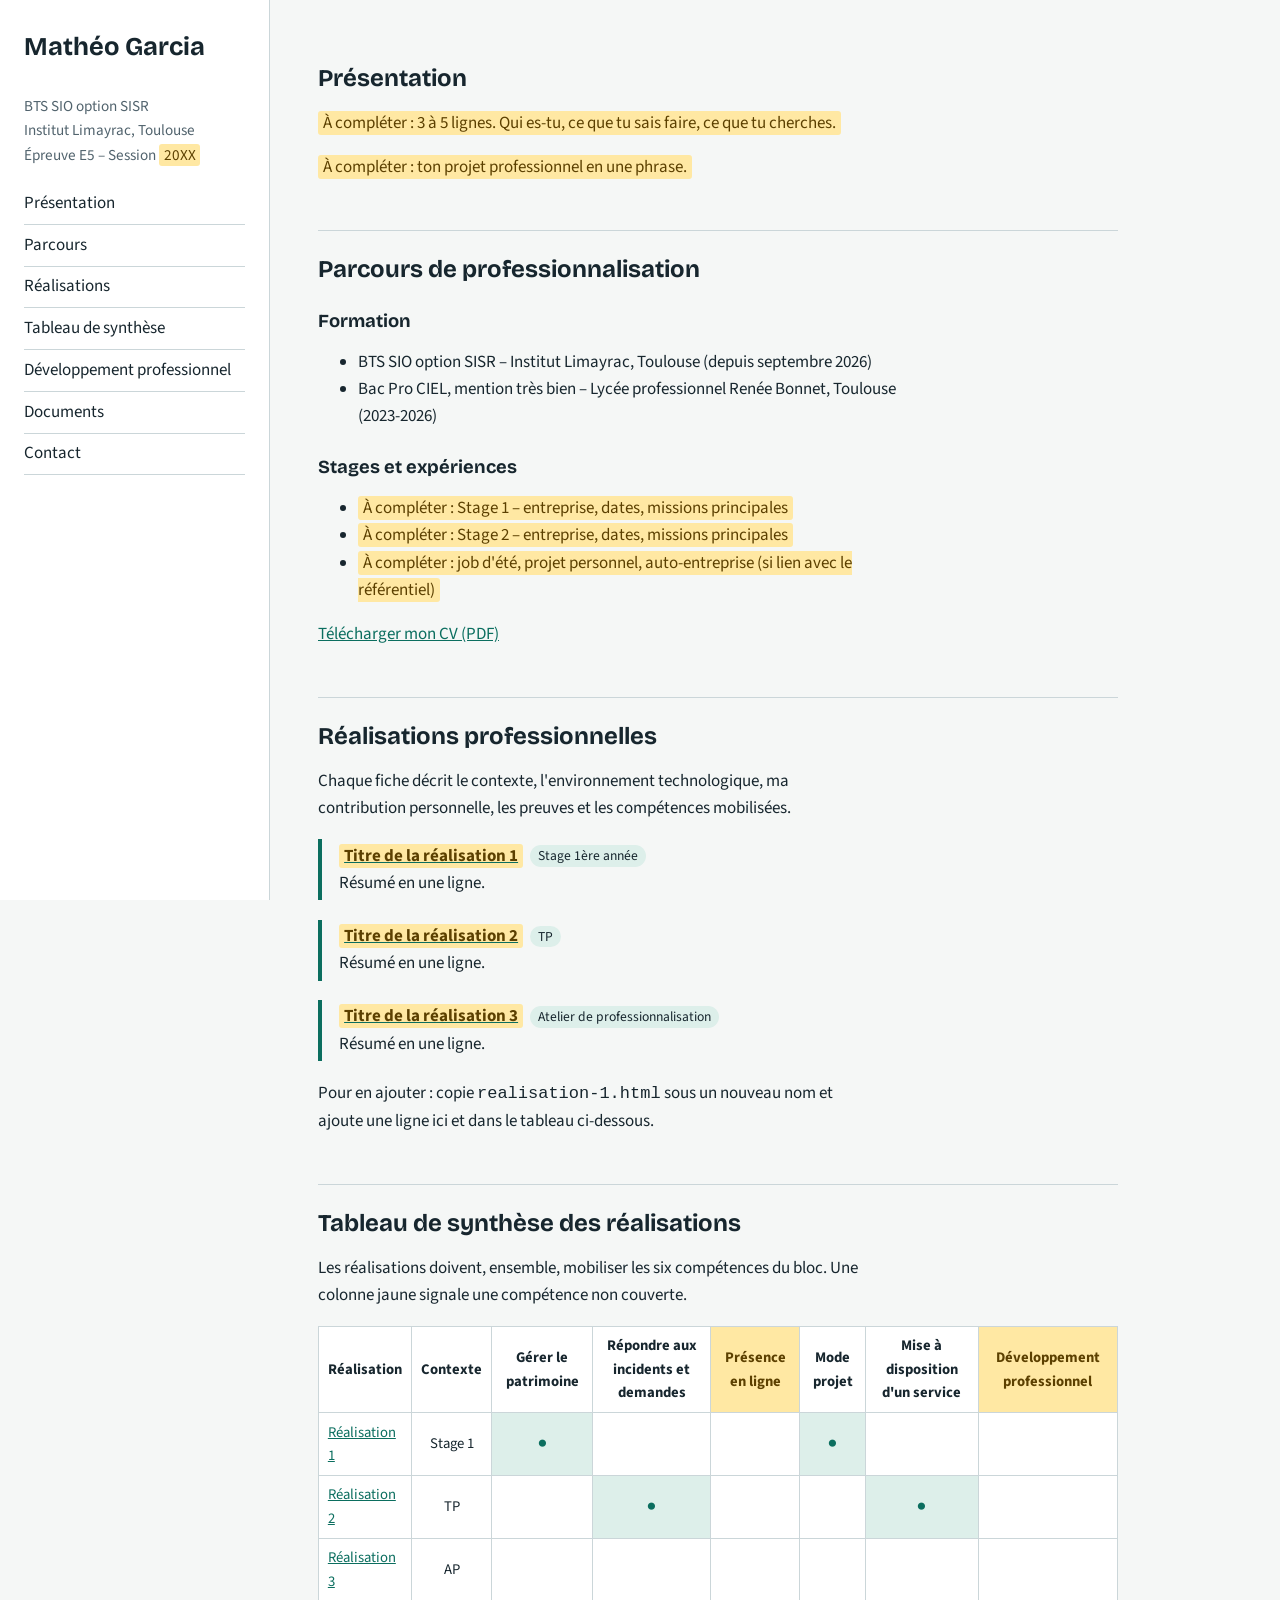
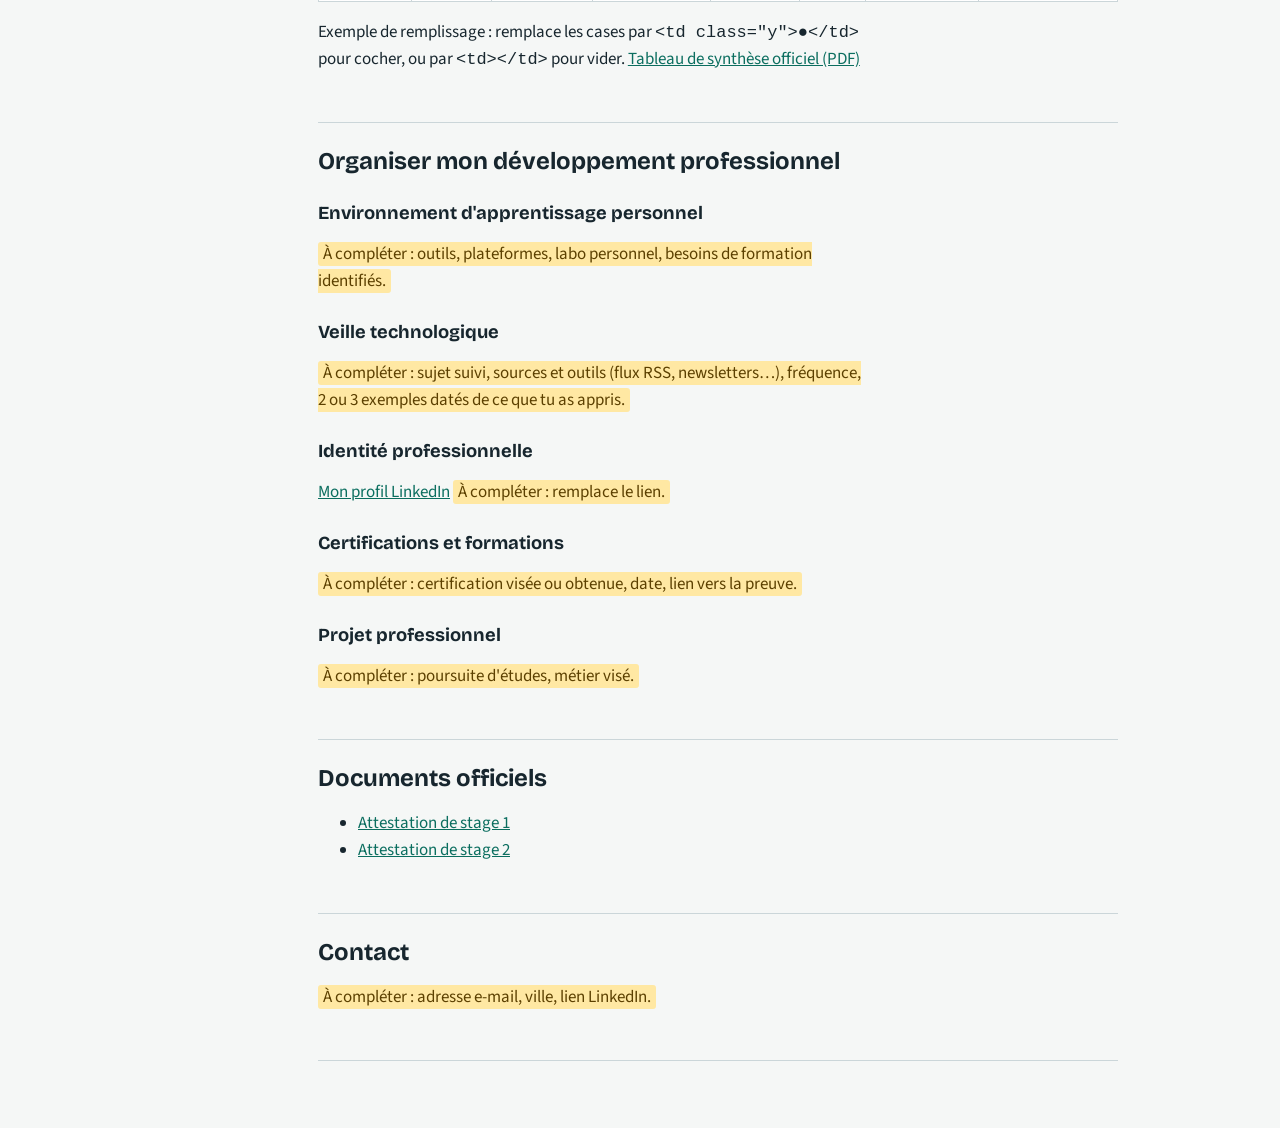
==== index.html @ dca15eb8 "First portfolio template" ====
<!DOCTYPE html>
<html lang="fr">
<head>
<meta charset="utf-8">
<meta name="viewport" content="width=device-width, initial-scale=1">
<title>Portfolio BTS SIO SISR – Mathéo Garcia</title>
<link rel="preconnect" href="https://fonts.googleapis.com">
<link href="https://fonts.googleapis.com/css2?family=Bricolage+Grotesque:wght@600;700&family=Source+Sans+3:wght@400;600&display=swap" rel="stylesheet">
<link rel="stylesheet" href="style.css">
</head>
<body>
<a class="skip" href="#contenu">Aller au contenu</a>
<aside>
  <h1>Mathéo Garcia</h1>
  <p>BTS SIO option SISR<br>Institut Limayrac, Toulouse<br>Épreuve E5 – Session <span class="todo">20XX</span></p>
  <nav aria-label="Sections"><ul>
    <li><a href="#presentation">Présentation</a></li>
    <li><a href="#parcours">Parcours</a></li>
    <li><a href="#realisations">Réalisations</a></li>
    <li><a href="#synthese">Tableau de synthèse</a></li>
    <li><a href="#developpement">Développement professionnel</a></li>
    <li><a href="#documents">Documents</a></li>
    <li><a href="#contact">Contact</a></li>
  </ul></nav>
</aside>
<main id="contenu">

<section id="presentation">
  <h2>Présentation</h2>
  <p><span class="todo">À compléter : 3 à 5 lignes. Qui es-tu, ce que tu sais faire, ce que tu cherches.</span></p>
  <p><span class="todo">À compléter : ton projet professionnel en une phrase.</span></p>
</section>

<section id="parcours">
  <h2>Parcours de professionnalisation</h2>
  <h3>Formation</h3>
  <ul>
    <li>BTS SIO option SISR – Institut Limayrac, Toulouse (depuis septembre 2026)</li>
    <li>Bac Pro CIEL, mention très bien – Lycée professionnel Renée Bonnet, Toulouse (2023-2026)</li>
  </ul>
  <h3>Stages et expériences</h3>
  <ul>
    <li><span class="todo">À compléter : Stage 1 – entreprise, dates, missions principales</span></li>
    <li><span class="todo">À compléter : Stage 2 – entreprise, dates, missions principales</span></li>
    <li><span class="todo">À compléter : job d'été, projet personnel, auto-entreprise (si lien avec le référentiel)</span></li>
  </ul>
  <p><a href="docs/cv.pdf">Télécharger mon CV (PDF)</a></p>
</section>

<section id="realisations">
  <h2>Réalisations professionnelles</h2>
  <p>Chaque fiche décrit le contexte, l'environnement technologique, ma contribution personnelle, les preuves et les compétences mobilisées.</p>
  <ul class="reals">
    <li><a href="realisation-1.html"><strong><span class="todo">Titre de la réalisation 1</span></strong></a><span class="tag">Stage 1ère année</span><br>Résumé en une ligne.</li>
    <li><a href="realisation-2.html"><strong><span class="todo">Titre de la réalisation 2</span></strong></a><span class="tag">TP</span><br>Résumé en une ligne.</li>
    <li><a href="realisation-3.html"><strong><span class="todo">Titre de la réalisation 3</span></strong></a><span class="tag">Atelier de professionnalisation</span><br>Résumé en une ligne.</li>
  </ul>
  <p>Pour en ajouter : copie <code>realisation-1.html</code> sous un nouveau nom et ajoute une ligne ici et dans le tableau ci-dessous.</p>
</section>

<section id="synthese">
  <h2>Tableau de synthèse des réalisations</h2>
  <p>Les réalisations doivent, ensemble, mobiliser les six compétences du bloc. Une colonne jaune signale une compétence non couverte.</p>
  <div class="tw"><table id="matrice">
    <thead><tr><th>Réalisation</th><th>Contexte</th><th>Gérer le patrimoine</th><th>Répondre aux incidents et demandes</th><th>Présence en ligne</th><th>Mode projet</th><th>Mise à disposition d'un service</th><th>Développement professionnel</th></tr></thead>
    <tbody>
      <tr><td><a href="realisation-1.html">Réalisation 1</a></td><td>Stage 1</td><td class="y">●</td><td></td><td></td><td class="y">●</td><td></td><td></td></tr>
      <tr><td><a href="realisation-2.html">Réalisation 2</a></td><td>TP</td><td></td><td class="y">●</td><td></td><td></td><td class="y">●</td><td></td></tr>
      <tr><td><a href="realisation-3.html">Réalisation 3</a></td><td>AP</td><td></td><td></td><td></td><td></td><td></td><td></td></tr>
    </tbody>
  </table></div>
  <p>Exemple de remplissage : remplace les cases par <code>&lt;td class="y"&gt;●&lt;/td&gt;</code> pour cocher, ou par <code>&lt;td&gt;&lt;/td&gt;</code> pour vider. <a href="docs/tableau-synthese.pdf">Tableau de synthèse officiel (PDF)</a></p>
</section>

<section id="developpement">
  <h2>Organiser mon développement professionnel</h2>
  <h3>Environnement d'apprentissage personnel</h3>
  <p><span class="todo">À compléter : outils, plateformes, labo personnel, besoins de formation identifiés.</span></p>
  <h3>Veille technologique</h3>
  <p><span class="todo">À compléter : sujet suivi, sources et outils (flux RSS, newsletters…), fréquence, 2 ou 3 exemples datés de ce que tu as appris.</span></p>
  <h3>Identité professionnelle</h3>
  <p><a href="https://www.linkedin.com/in/TON-PROFIL">Mon profil LinkedIn</a> <span class="todo">À compléter : remplace le lien.</span></p>
  <h3>Certifications et formations</h3>
  <p><span class="todo">À compléter : certification visée ou obtenue, date, lien vers la preuve.</span></p>
  <h3>Projet professionnel</h3>
  <p><span class="todo">À compléter : poursuite d'études, métier visé.</span></p>
</section>

<section id="documents">
  <h2>Documents officiels</h2>
  <ul>
    <li><a href="docs/attestation-stage-1.pdf">Attestation de stage 1</a></li>
    <li><a href="docs/attestation-stage-2.pdf">Attestation de stage 2</a></li>
  </ul>
</section>

<section id="contact">
  <h2>Contact</h2>
  <p><span class="todo">À compléter : adresse e-mail, ville, lien LinkedIn.</span></p>
</section>

</main>
<script>
(function(){
  var t=document.getElementById("matrice"),h=t.querySelectorAll("thead th"),r=t.querySelectorAll("tbody tr");
  for(var c=2;c<h.length;c++){
    var ok=false;
    r.forEach(function(row){if(row.cells[c]&&row.cells[c].classList.contains("y"))ok=true});
    if(!ok)h[c].classList.add("gap");
  }
})();
</script>
</body>
</html>
---- style.css ----
:root{--paper:#F5F7F6;--ink:#17262E;--muted:#51636D;--line:#CBD6D9;--accent:#0B6E5F;--soft:#DDEFEA;--todo:#FFE8A3;--todo-ink:#5C4000}
*{box-sizing:border-box}
html{scroll-behavior:smooth}
@media (prefers-reduced-motion:reduce){html{scroll-behavior:auto}}
body{margin:0;background:var(--paper);color:var(--ink);font:17px/1.6 "Source Sans 3",system-ui,sans-serif;display:grid;grid-template-columns:270px minmax(0,1fr)}
h1,h2,h3{font-family:"Bricolage Grotesque","Source Sans 3",system-ui,sans-serif;line-height:1.2;margin:0 0 .6em}
h1{font-size:1.6rem}h2{font-size:1.5rem}h3{font-size:1.15rem;margin-top:1.4em}
a{color:var(--accent)}
:focus-visible{outline:3px solid var(--accent);outline-offset:2px}
.skip{position:absolute;left:-999px}.skip:focus{left:8px;top:8px;background:#fff;padding:.4em .8em;z-index:9}
aside{position:sticky;top:0;height:100vh;padding:2rem 1.5rem;border-right:1px solid var(--line);background:#fff;display:flex;flex-direction:column;gap:1rem;overflow:auto}
aside p{margin:0;color:var(--muted);font-size:.95rem}
nav ul{list-style:none;margin:0;padding:0}
nav a{display:block;padding:.4em 0;color:var(--ink);text-decoration:none;border-bottom:1px solid var(--line)}
nav a:hover{color:var(--accent)}
main{padding:2.5rem 3rem 4rem;max-width:56rem}
section{padding:1.5rem 0 2rem;border-bottom:1px solid var(--line)}
p,li{max-width:68ch}
.todo{background:var(--todo);color:var(--todo-ink);padding:0 .3em;border-radius:3px}
.reals{list-style:none;padding:0}
.reals li{border-left:4px solid var(--accent);padding:.2em 0 .2em 1em;margin:0 0 1.2rem}
.tag{font-size:.85rem;background:var(--soft);padding:.1em .6em;border-radius:99px;margin-left:.5em}
.tw{overflow-x:auto}
table{border-collapse:collapse;width:100%;min-width:640px;background:#fff}
th,td{border:1px solid var(--line);padding:.5em .6em;text-align:center;font-size:.92rem}
th:first-child,td:first-child{text-align:left}
td.y{background:var(--soft);color:var(--accent);font-weight:700}
th.gap{background:var(--todo);color:var(--todo-ink)}
.comp{list-style:none;padding:0}
.comp li{padding:.3em .6em .3em 2em;position:relative;color:var(--muted)}
.comp li::before{content:"○";position:absolute;left:.6em}
.comp li.on{color:var(--ink);font-weight:600;background:var(--soft)}
.comp li.on::before{content:"●";color:var(--accent)}
figure{margin:1rem 0;border:1px dashed var(--line);padding:.8rem;background:#fff}
figcaption{font-size:.9rem;color:var(--muted)}
img{max-width:100%;height:auto}
@media (max-width:860px){body{display:block}aside{position:static;height:auto;border-right:0;border-bottom:1px solid var(--line)}main{padding:1.5rem 1.2rem 3rem}}
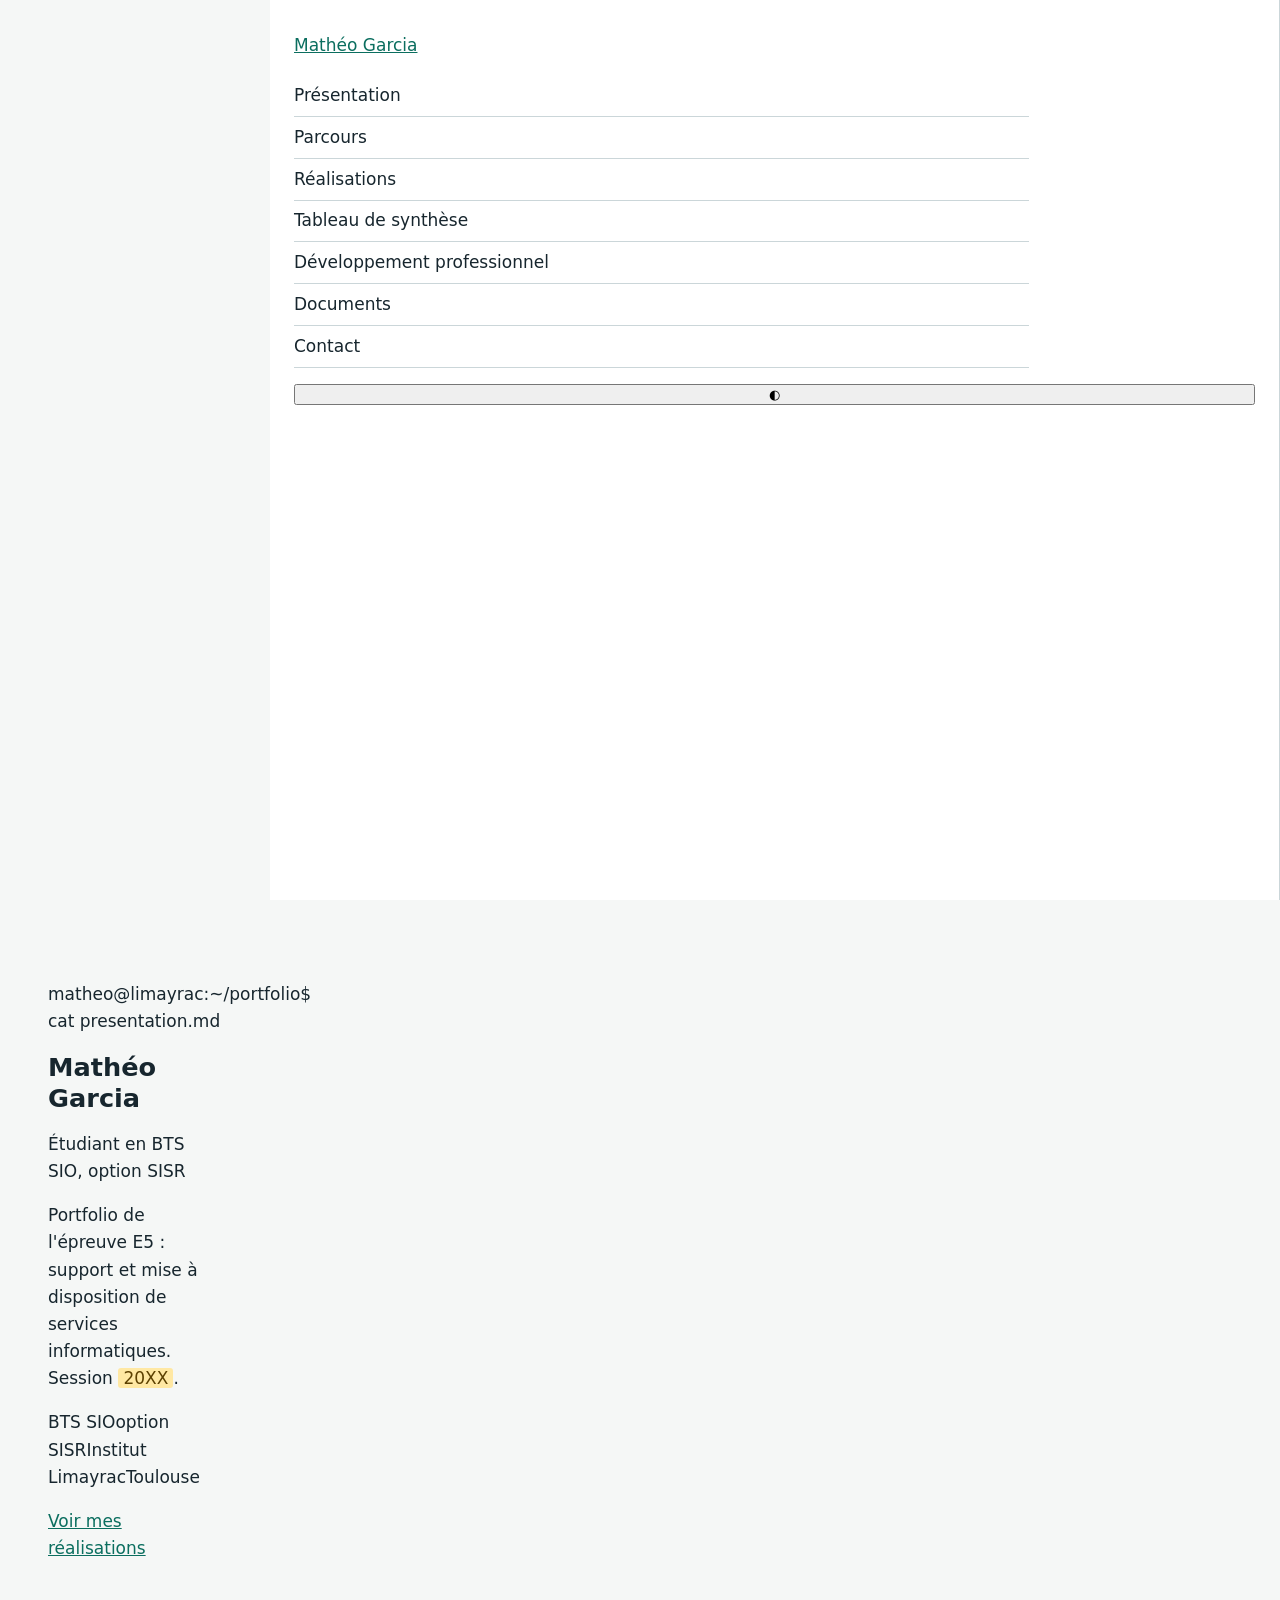
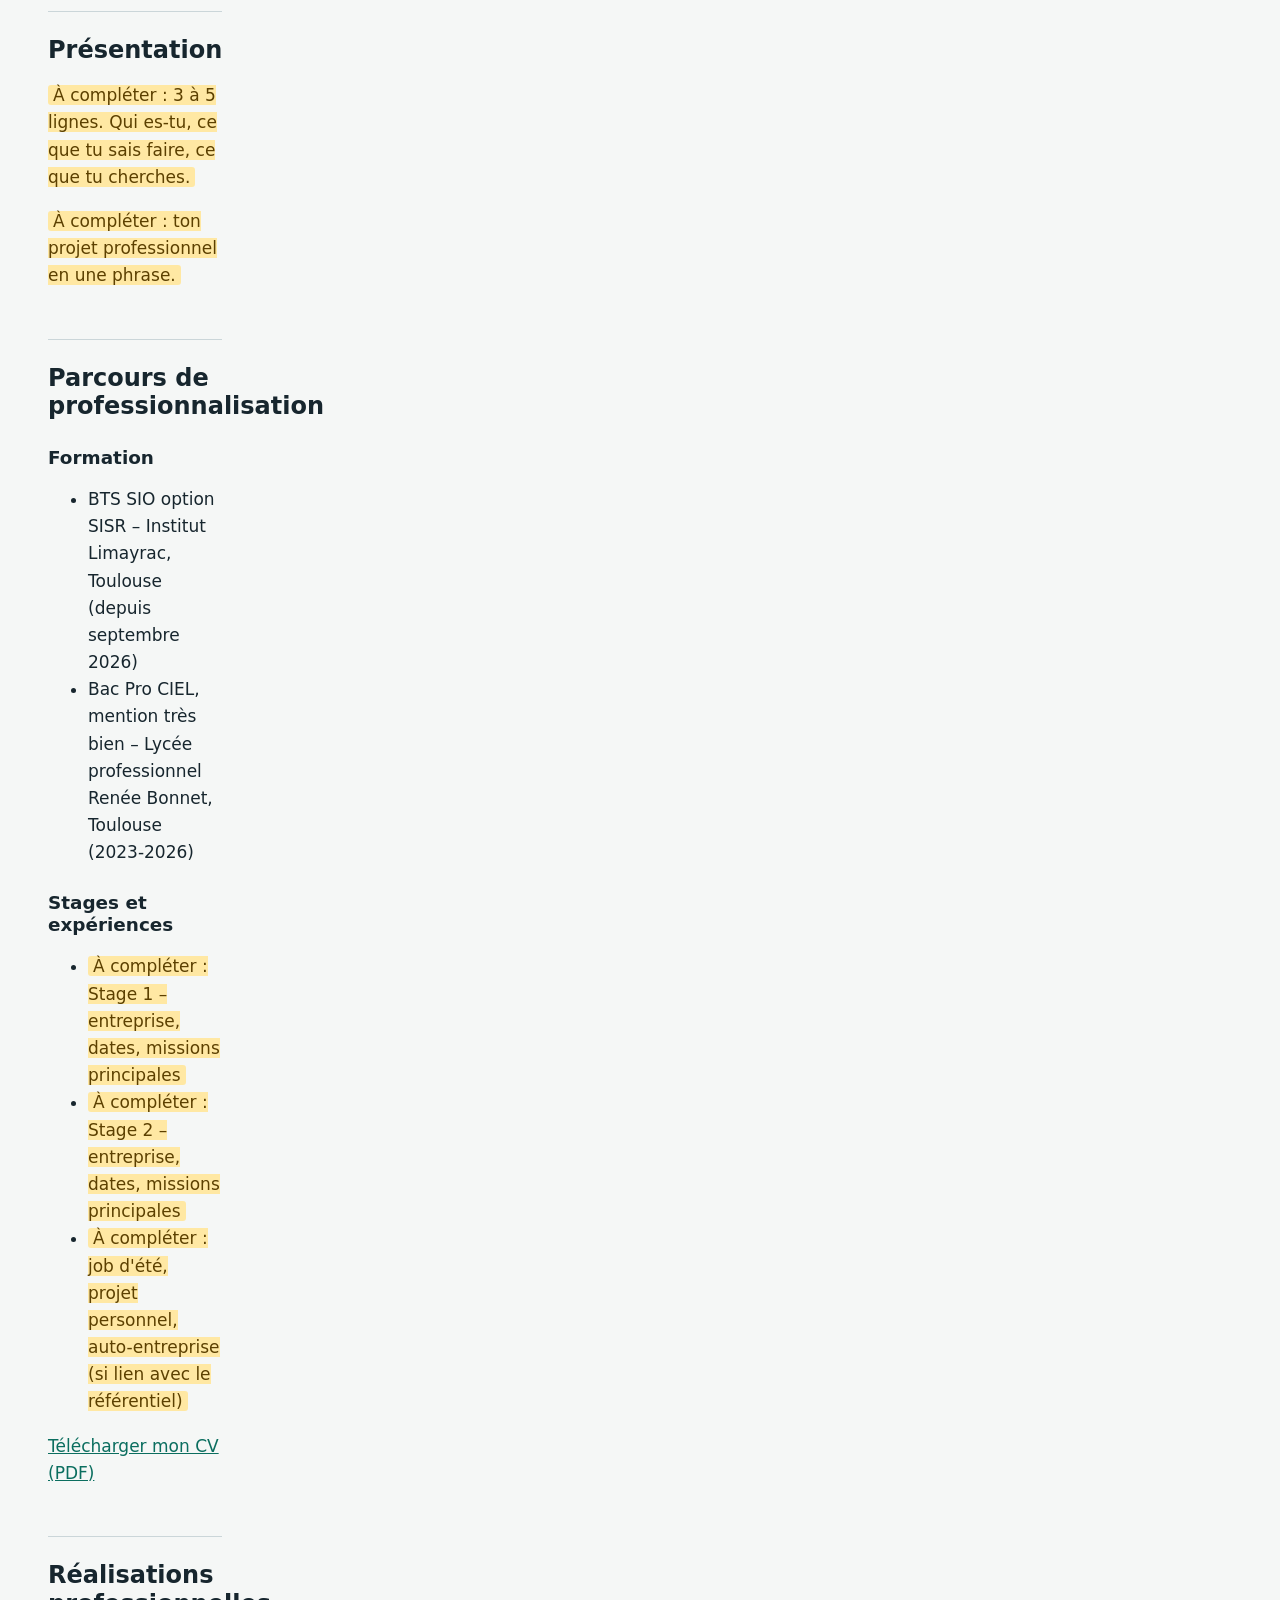
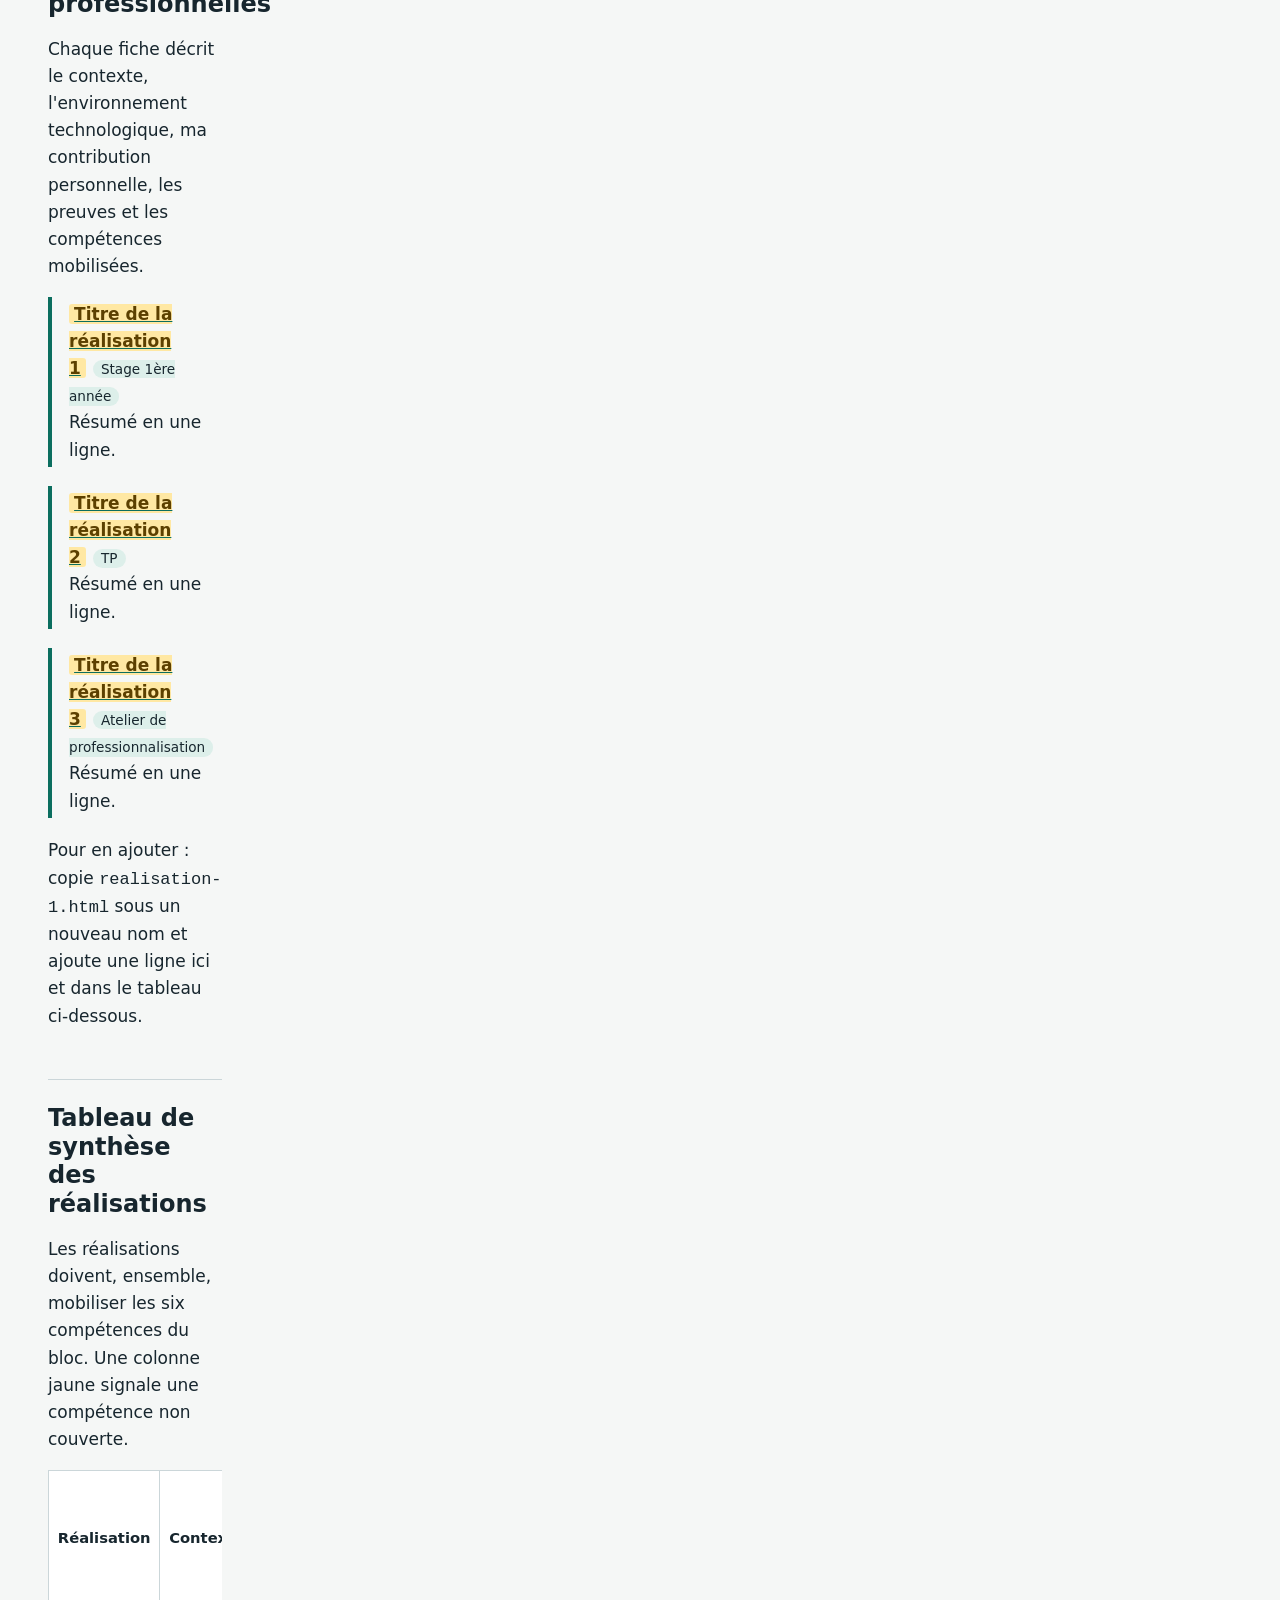
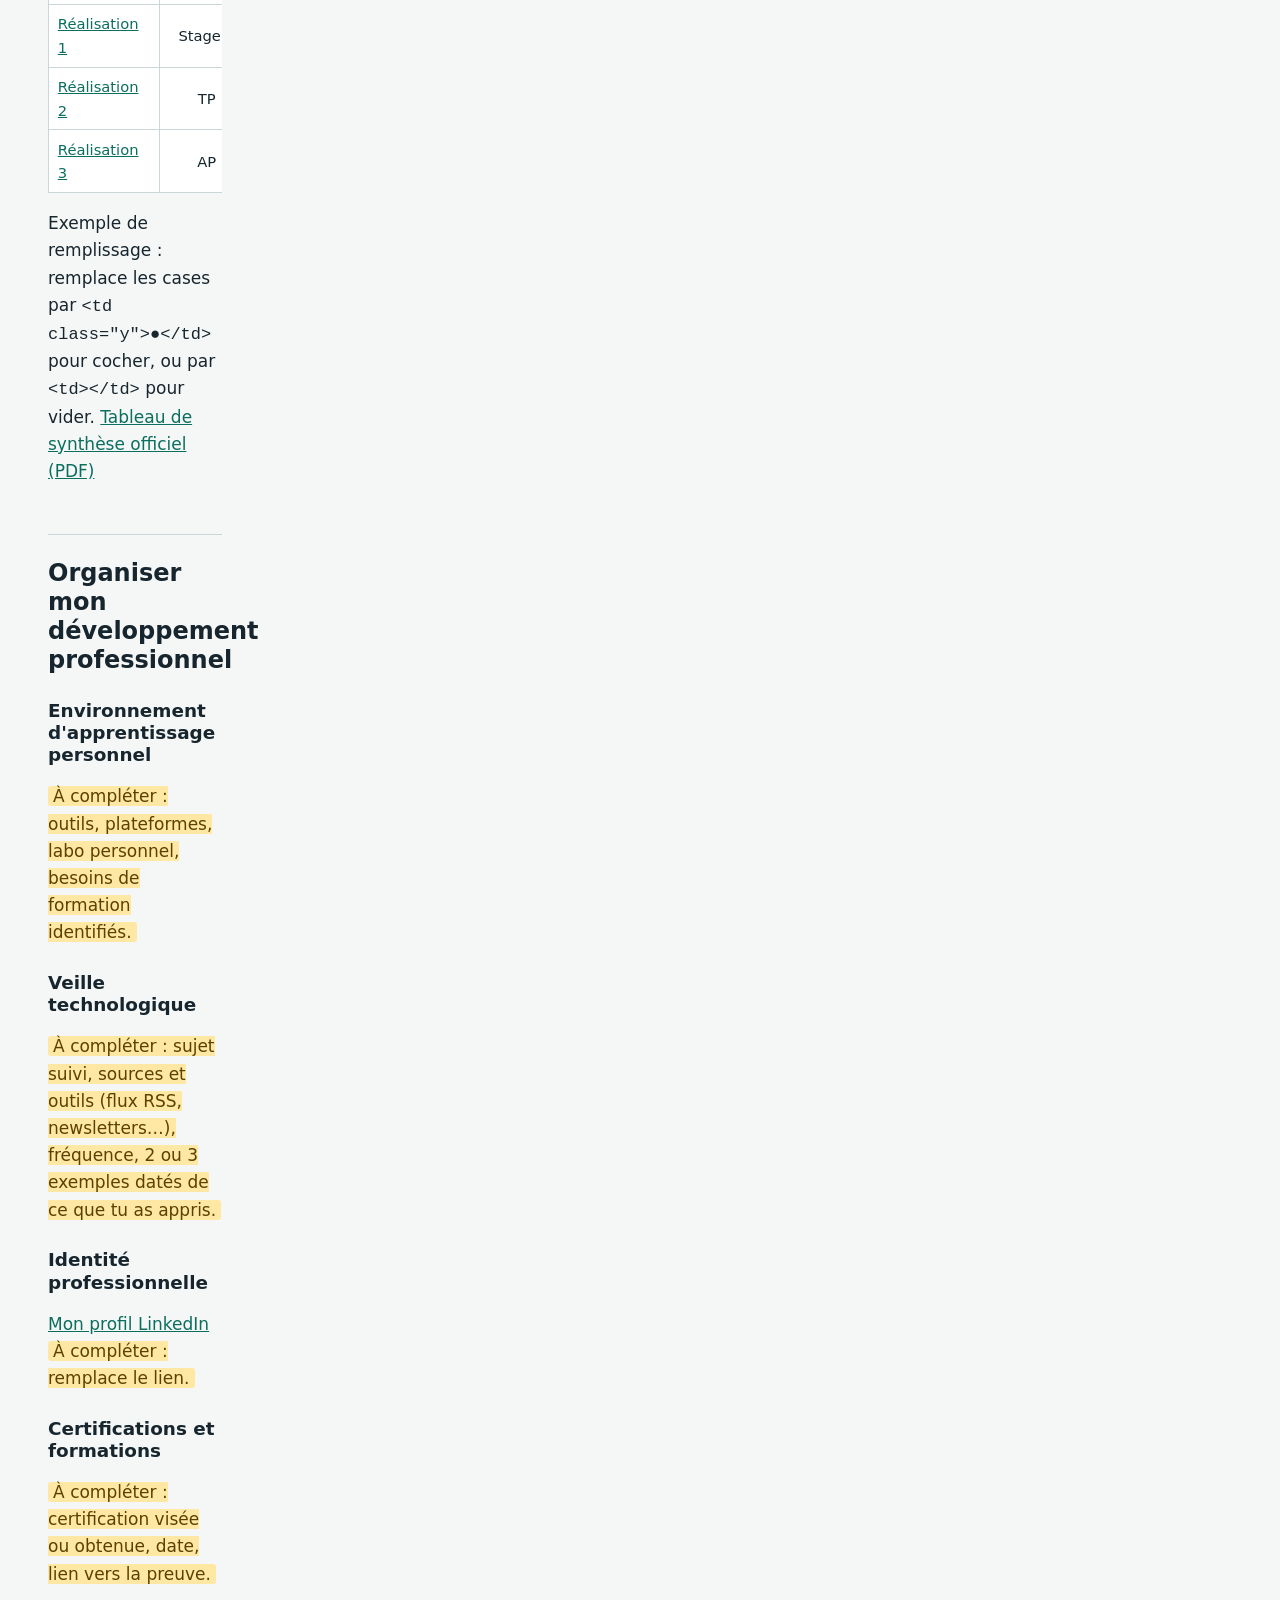
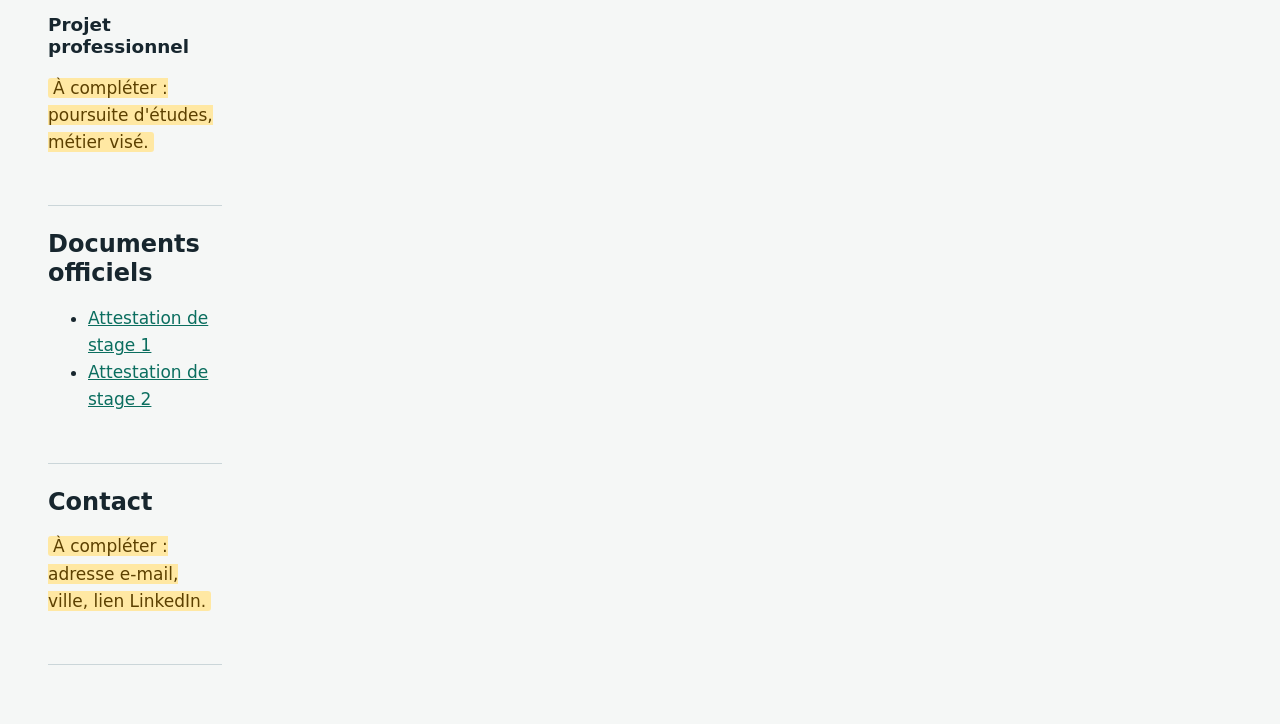
==== commit 12228914: "Add files via upload" ====
--- a/index.html
+++ b/index.html
@@ -4,15 +4,13 @@
 <meta charset="utf-8">
 <meta name="viewport" content="width=device-width, initial-scale=1">
 <title>Portfolio BTS SIO SISR – Mathéo Garcia</title>
-<link rel="preconnect" href="https://fonts.googleapis.com">
-<link href="https://fonts.googleapis.com/css2?family=Bricolage+Grotesque:wght@600;700&family=Source+Sans+3:wght@400;600&display=swap" rel="stylesheet">
 <link rel="stylesheet" href="style.css">
 </head>
-<body>
+<body class="home">
+<div id="bar"></div>
 <a class="skip" href="#contenu">Aller au contenu</a>
 <aside>
-  <h1>Mathéo Garcia</h1>
-  <p>BTS SIO option SISR<br>Institut Limayrac, Toulouse<br>Épreuve E5 – Session <span class="todo">20XX</span></p>
+  <a class="brand" href="#accueil">Mathéo Garcia</a>
   <nav aria-label="Sections"><ul>
     <li><a href="#presentation">Présentation</a></li>
     <li><a href="#parcours">Parcours</a></li>
@@ -22,8 +20,18 @@
     <li><a href="#documents">Documents</a></li>
     <li><a href="#contact">Contact</a></li>
   </ul></nav>
+  <button id="theme" type="button" aria-label="Changer de thème">◐</button>
 </aside>
 <main id="contenu">
+
+<section id="accueil" class="hero">
+  <p class="term"><span>matheo@limayrac</span>:<span>~/portfolio</span>$ cat presentation.md</p>
+  <h1>Mathéo Garcia</h1>
+  <p class="lead">Étudiant en BTS SIO, option SISR</p>
+  <p>Portfolio de l'épreuve E5 : support et mise à disposition de services informatiques. Session <span class="todo">20XX</span>.</p>
+  <p><span class="badge">BTS SIO</span><span class="badge">option SISR</span><span class="badge">Institut Limayrac</span><span class="badge">Toulouse</span></p>
+  <p><a class="btn" href="#realisations">Voir mes réalisations</a></p>
+</section>
 
 <section id="presentation">
   <h2>Présentation</h2>
@@ -100,6 +108,7 @@
 </section>
 
 </main>
+<script src="app.js"></script>
 <script>
 (function(){
   var t=document.getElementById("matrice"),h=t.querySelectorAll("thead th"),r=t.querySelectorAll("tbody tr");
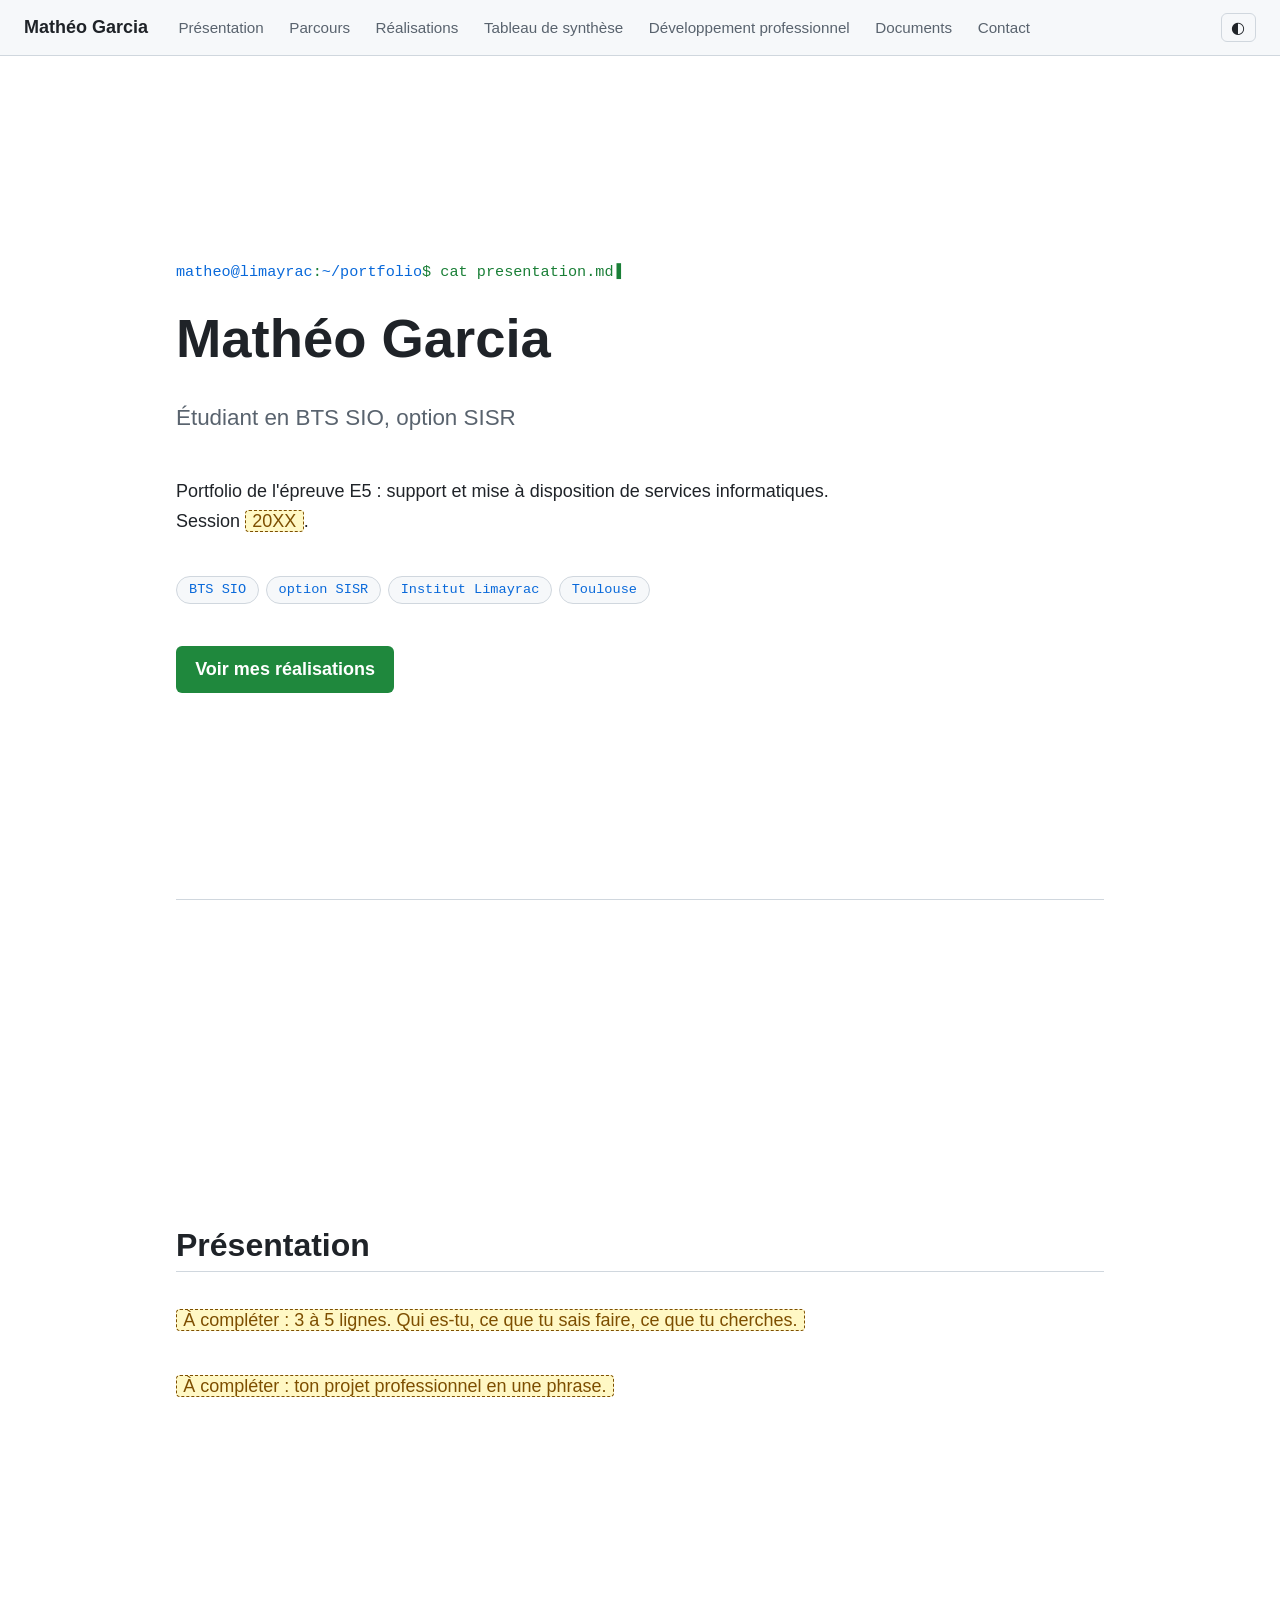
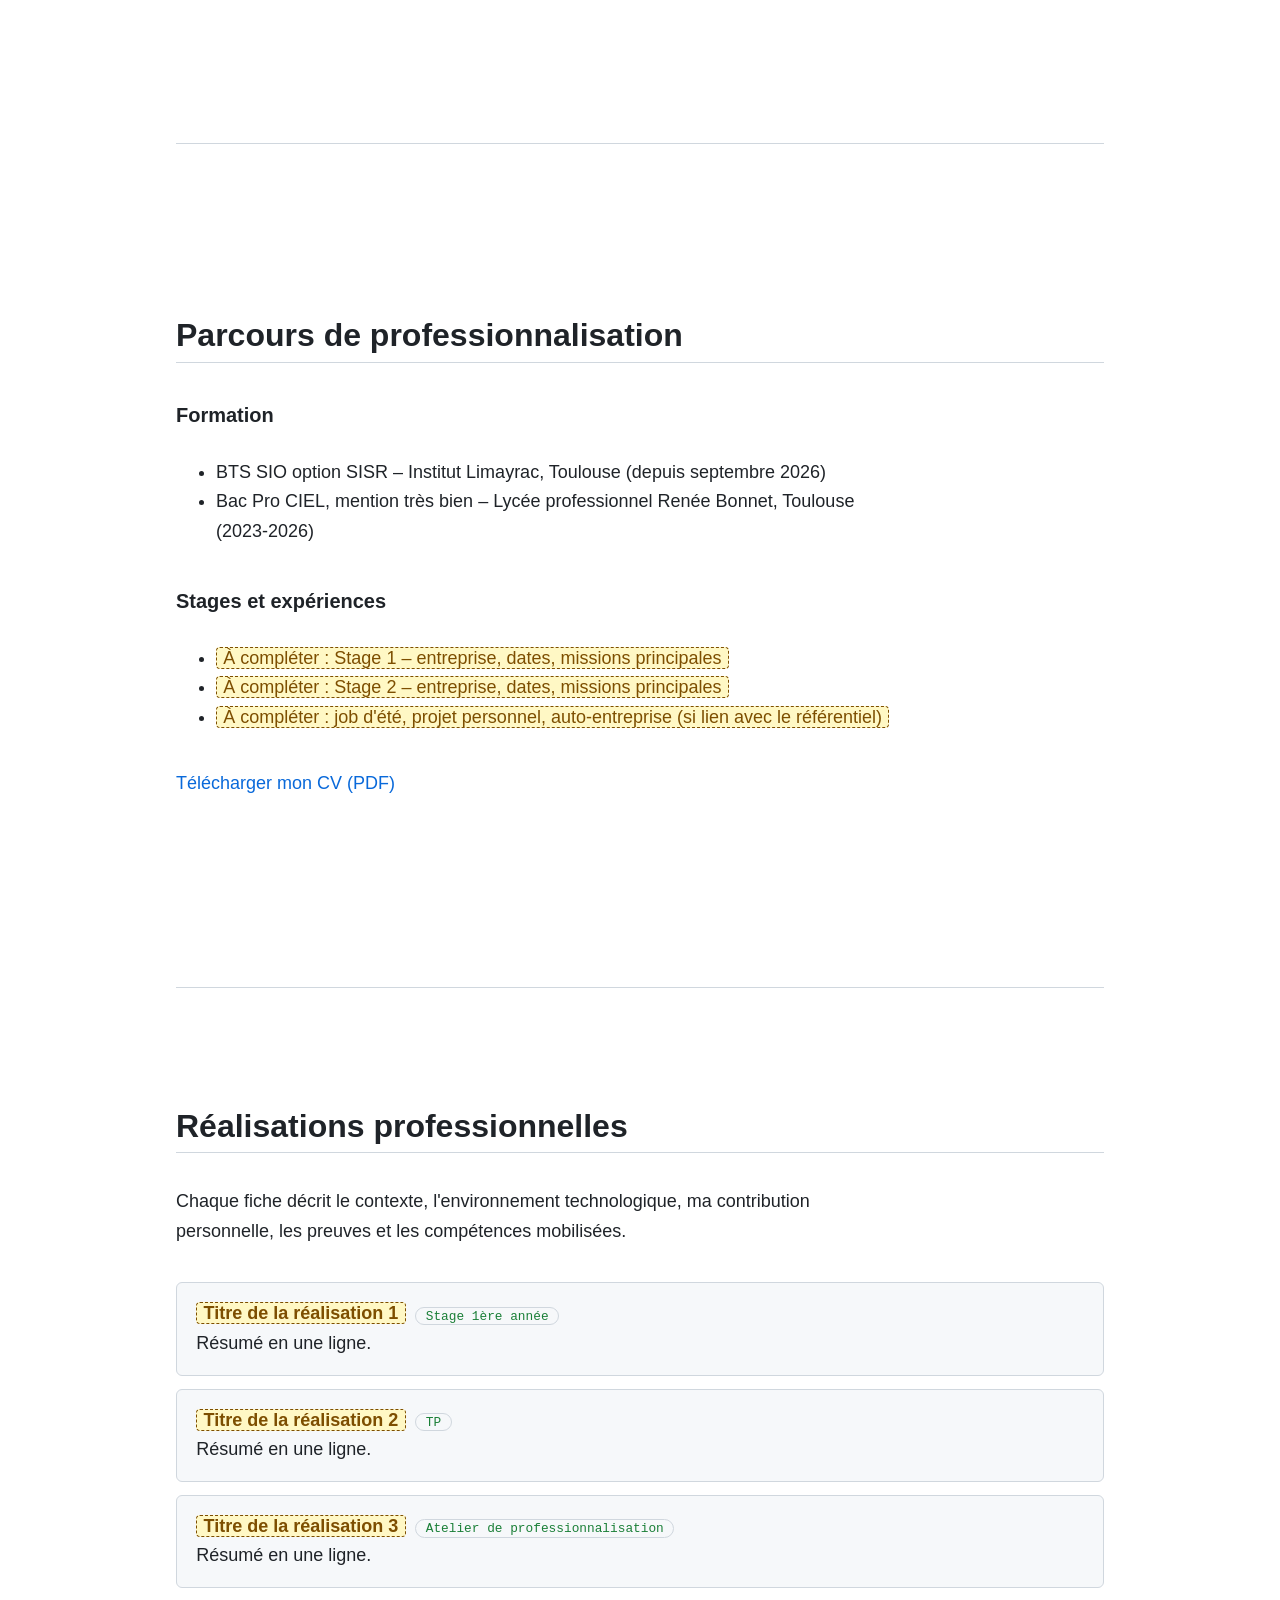
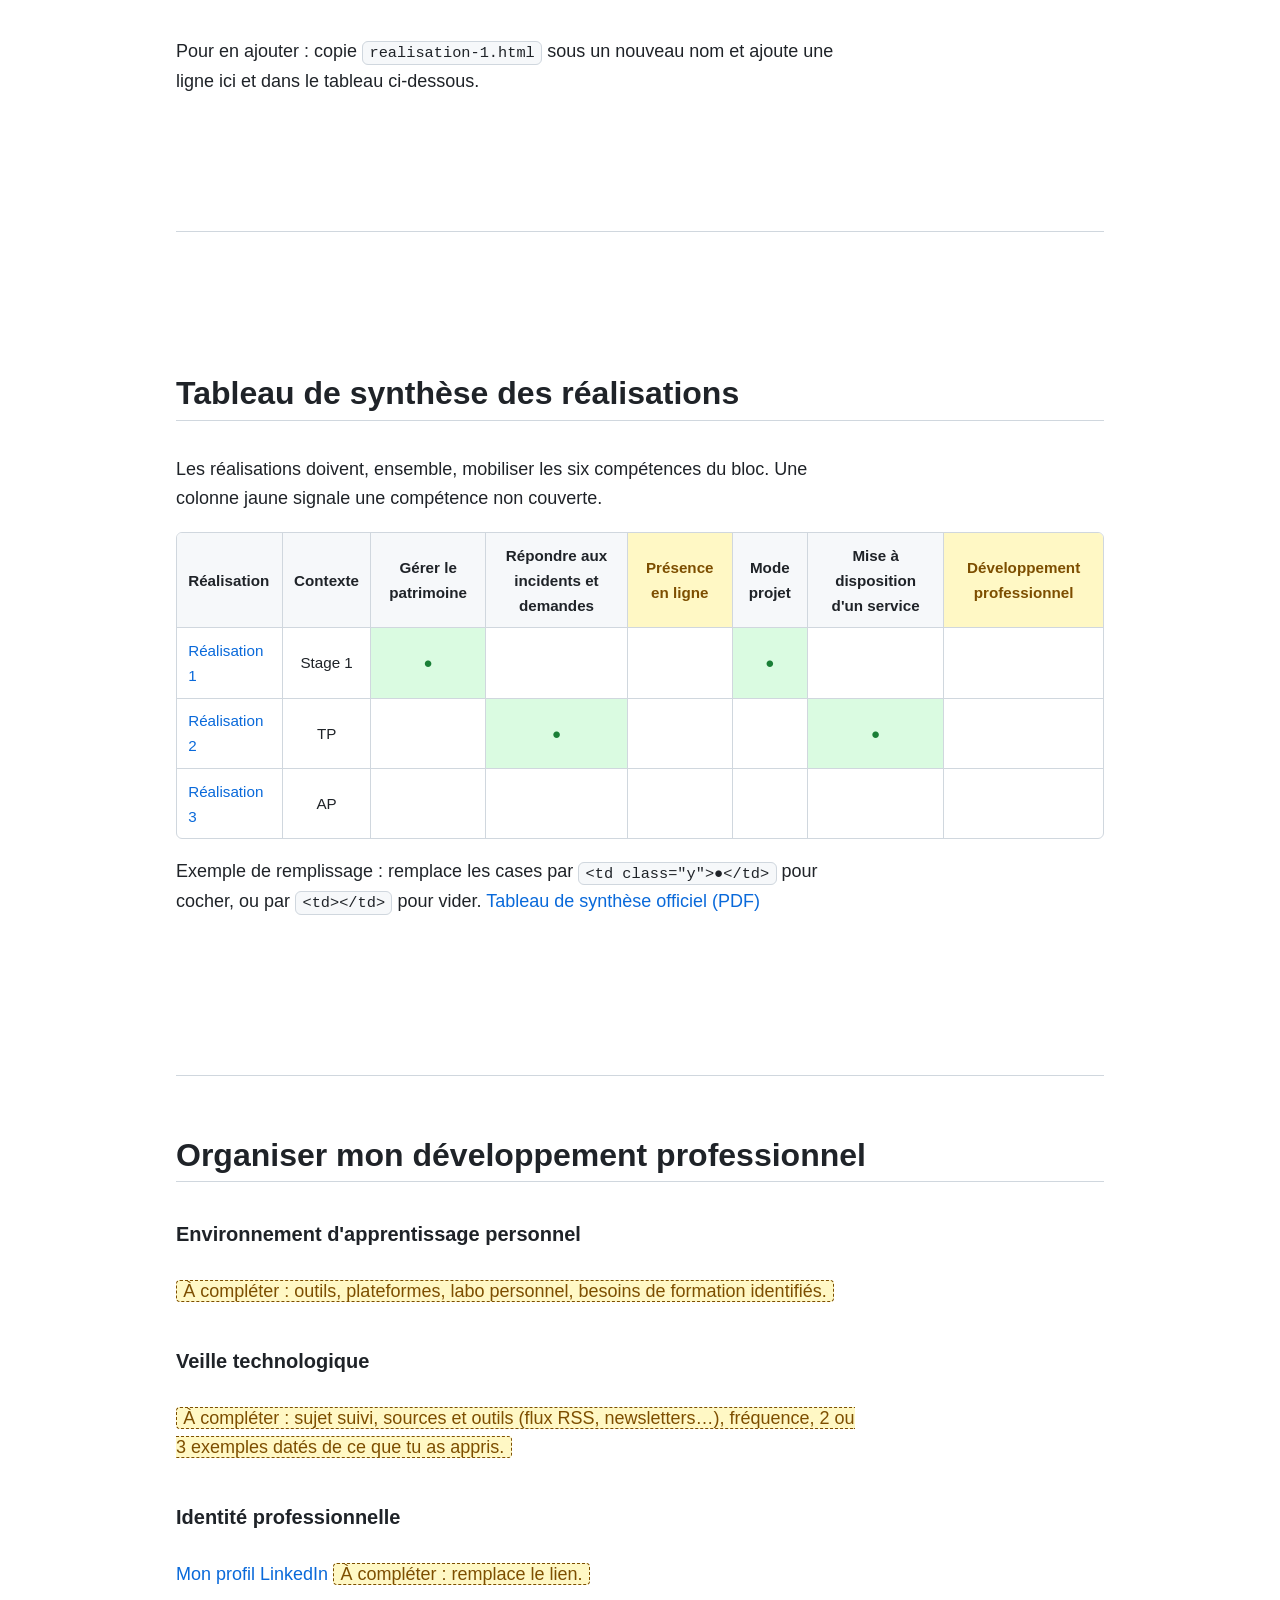
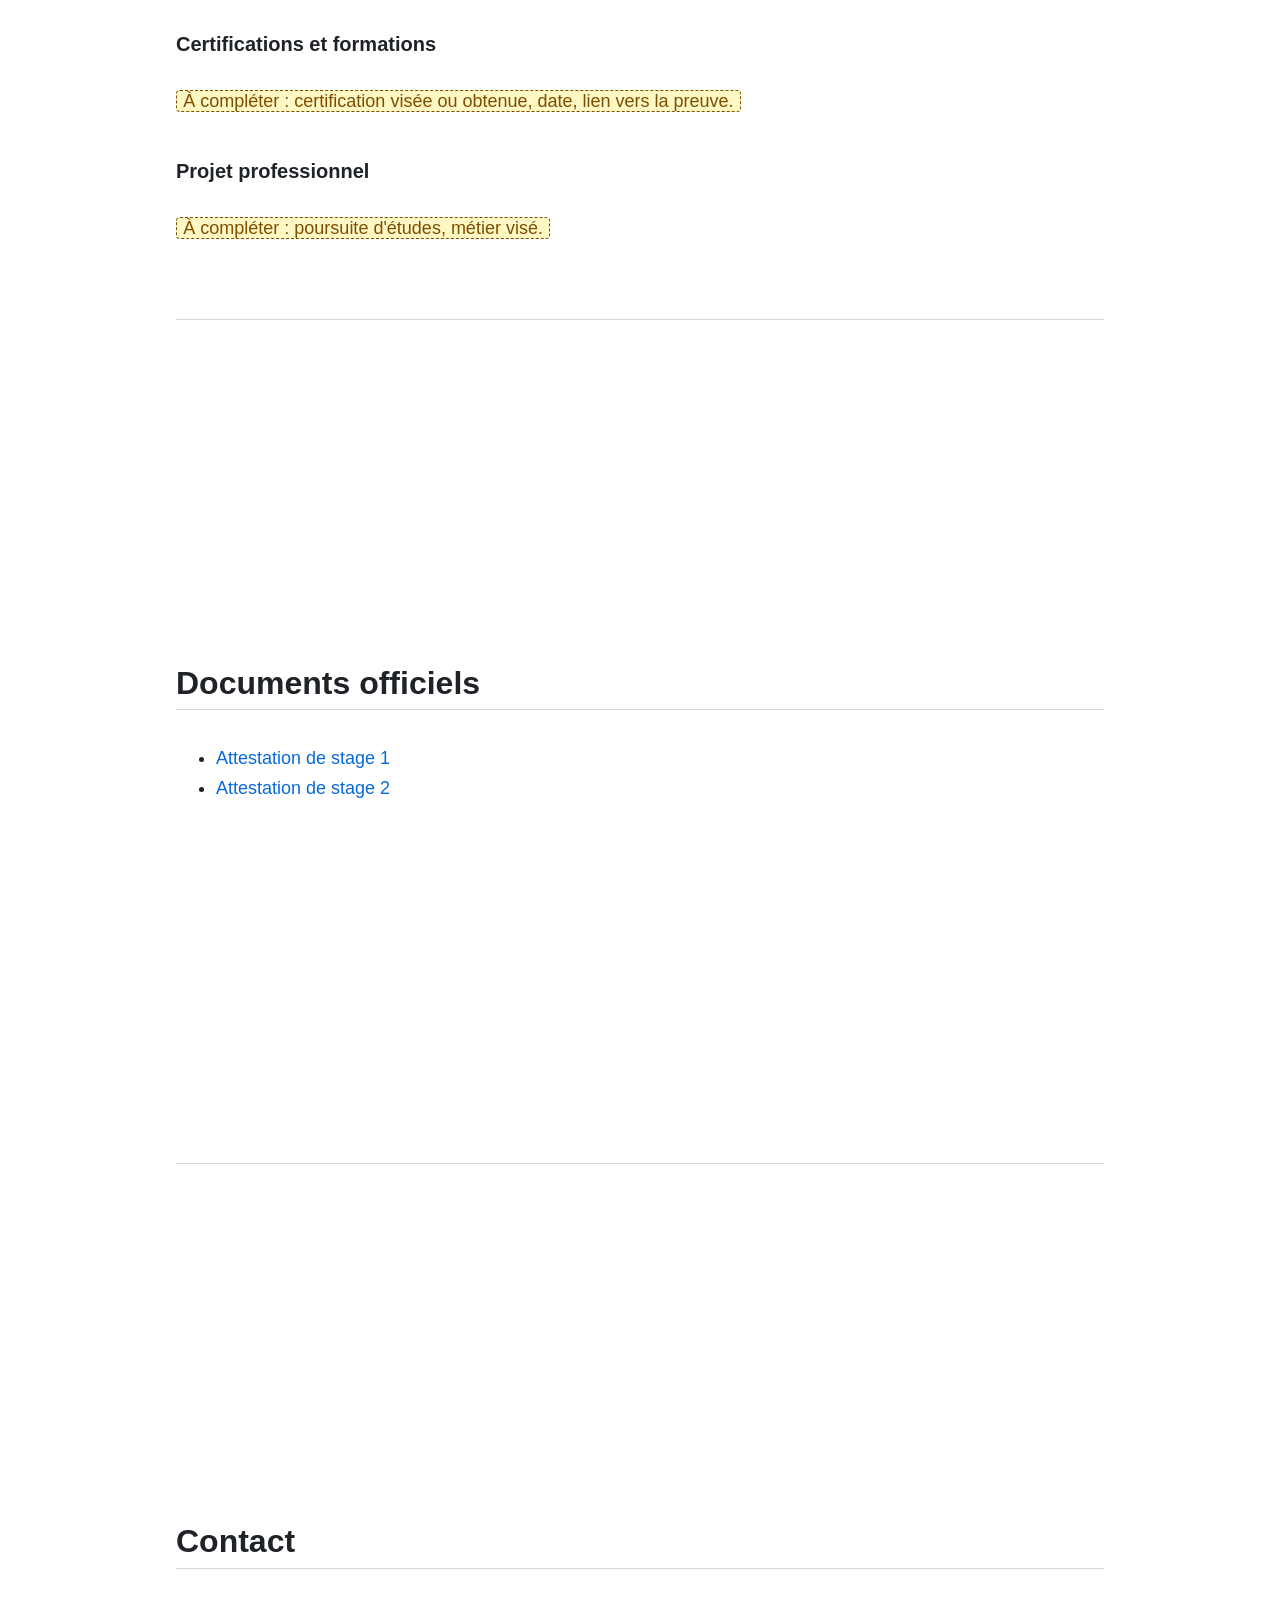
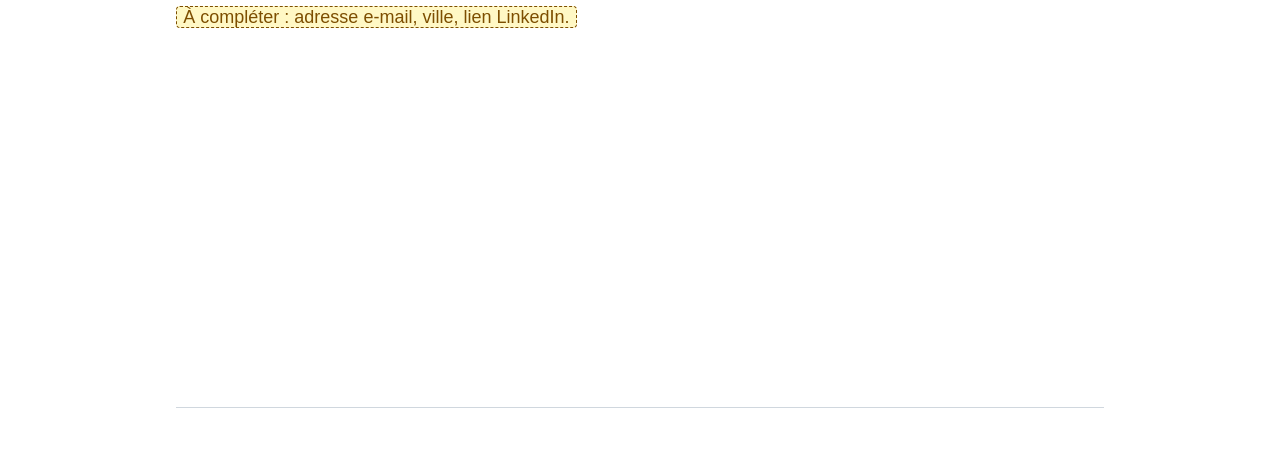
==== commit a3ba51bc: "Update index.html" ====
--- a/index.html
+++ b/index.html
@@ -3,7 +3,7 @@
 <head>
 <meta charset="utf-8">
 <meta name="viewport" content="width=device-width, initial-scale=1">
-<title>Portfolio BTS SIO SISR – Mathéo Garcia</title>
+<title>Portfolio BTS SIO SISR – Mathéo Garciaa</title>
 <link rel="stylesheet" href="style.css">
 </head>
 <body class="home">
--- a/style.css
+++ b/style.css
@@ -1,37 +1,65 @@
-:root{--paper:#F5F7F6;--ink:#17262E;--muted:#51636D;--line:#CBD6D9;--accent:#0B6E5F;--soft:#DDEFEA;--todo:#FFE8A3;--todo-ink:#5C4000}
+:root{--bg:#0d1117;--panel:#161b22;--line:#30363d;--ink:#e6edf3;--muted:#8b949e;--link:#58a6ff;--green:#3fb950;--btn:#238636;--todo-bg:rgba(210,153,34,.18);--todo-ink:#e3b341;--hl:rgba(63,185,80,.15);color-scheme:dark}
+@media (prefers-color-scheme:light){:root:not([data-theme=dark]){--bg:#fff;--panel:#f6f8fa;--line:#d0d7de;--ink:#1f2328;--muted:#59636e;--link:#0969da;--green:#1a7f37;--btn:#1f883d;--todo-bg:#fff8c5;--todo-ink:#7d4e00;--hl:#dafbe1;color-scheme:light}}
+:root[data-theme=light]{--bg:#fff;--panel:#f6f8fa;--line:#d0d7de;--ink:#1f2328;--muted:#59636e;--link:#0969da;--green:#1a7f37;--btn:#1f883d;--todo-bg:#fff8c5;--todo-ink:#7d4e00;--hl:#dafbe1;color-scheme:light}
 *{box-sizing:border-box}
-html{scroll-behavior:smooth}
-@media (prefers-reduced-motion:reduce){html{scroll-behavior:auto}}
-body{margin:0;background:var(--paper);color:var(--ink);font:17px/1.6 "Source Sans 3",system-ui,sans-serif;display:grid;grid-template-columns:270px minmax(0,1fr)}
-h1,h2,h3{font-family:"Bricolage Grotesque","Source Sans 3",system-ui,sans-serif;line-height:1.2;margin:0 0 .6em}
-h1{font-size:1.6rem}h2{font-size:1.5rem}h3{font-size:1.15rem;margin-top:1.4em}
-a{color:var(--accent)}
-:focus-visible{outline:3px solid var(--accent);outline-offset:2px}
-.skip{position:absolute;left:-999px}.skip:focus{left:8px;top:8px;background:#fff;padding:.4em .8em;z-index:9}
-aside{position:sticky;top:0;height:100vh;padding:2rem 1.5rem;border-right:1px solid var(--line);background:#fff;display:flex;flex-direction:column;gap:1rem;overflow:auto}
-aside p{margin:0;color:var(--muted);font-size:.95rem}
-nav ul{list-style:none;margin:0;padding:0}
-nav a{display:block;padding:.4em 0;color:var(--ink);text-decoration:none;border-bottom:1px solid var(--line)}
-nav a:hover{color:var(--accent)}
-main{padding:2.5rem 3rem 4rem;max-width:56rem}
-section{padding:1.5rem 0 2rem;border-bottom:1px solid var(--line)}
-p,li{max-width:68ch}
-.todo{background:var(--todo);color:var(--todo-ink);padding:0 .3em;border-radius:3px}
+html{scroll-behavior:smooth;scroll-snap-type:y proximity}
+body{margin:0;background:var(--bg);color:var(--ink);font:18px/1.65 -apple-system,BlinkMacSystemFont,"Segoe UI","Noto Sans",Helvetica,Arial,sans-serif;transition:background .3s,color .3s}
+code,.term,.badge,.tag,.crumb{font-family:ui-monospace,SFMono-Regular,"JetBrains Mono",Menlo,Consolas,monospace}
+h1,h2,h3{line-height:1.25;font-weight:600;margin:0 0 .6em}
+h1{font-size:2.4rem}
+h2{font-size:2rem;padding-bottom:.4rem;border-bottom:1px solid var(--line);margin-bottom:1rem}
+h3{font-size:1.25rem;margin-top:1.5rem}
+a{color:var(--link);text-decoration:none}a:hover{text-decoration:underline}
+:focus-visible{outline:2px solid var(--link);outline-offset:2px;border-radius:4px}
+.skip{position:absolute;left:-999px}.skip:focus{left:8px;top:8px;background:var(--panel);padding:.4em .8em;z-index:20}
+#bar{position:fixed;top:0;left:0;height:3px;width:0;background:var(--green);z-index:20;transition:width .15s}
+aside{position:sticky;top:0;z-index:10;display:flex;align-items:center;gap:1.2rem;padding:.6rem 1.5rem;background:var(--panel);border-bottom:1px solid var(--line)}
+aside p{display:none}
+.brand{color:var(--ink);font-weight:600;white-space:nowrap}
+nav{flex:1;min-width:0}
+nav ul{list-style:none;margin:0;padding:0;display:flex;gap:.2rem;overflow-x:auto}
+nav li{max-width:none}
+nav a{display:block;padding:.35rem .7rem;border-radius:6px;color:var(--muted);font-size:.95rem;white-space:nowrap;transition:background .2s,color .2s}
+nav a:hover{background:var(--line);color:var(--ink);text-decoration:none}
+nav a.act{background:var(--line);color:var(--ink)}
+#theme{background:none;border:1px solid var(--line);color:var(--ink);border-radius:6px;padding:.25rem .6rem;cursor:pointer;font-size:1rem;transition:background .2s}
+#theme:hover{background:var(--line)}
+main{max-width:62rem;margin:0 auto;padding:0 2rem 4rem}
+section{padding:2rem 0;border-bottom:1px solid var(--line)}
+main p,main li{max-width:68ch}
+.home main>section{min-height:calc(100vh - 56px);scroll-margin-top:56px;scroll-snap-align:start;padding:3.5rem 0;display:flex;flex-direction:column;justify-content:center}
+.hero h1{font-size:3.4rem;margin:.3rem 0}
+.lead{font-size:1.4rem;color:var(--muted)}
+.term{color:var(--green);font-size:.95rem}.term span{color:var(--link)}
+.term::after{content:"▌";margin-left:.2em;animation:blink 1.1s steps(2) infinite}
+@keyframes blink{50%{opacity:0}}
+.badge{display:inline-block;border:1px solid var(--line);border-radius:2em;padding:.1rem .75rem;font-size:.85rem;color:var(--link);background:var(--panel);margin:0 .4rem .4rem 0}
+.btn{display:inline-block;background:var(--btn);color:#fff;padding:.55rem 1.2rem;border-radius:6px;font-weight:600;transition:filter .2s,transform .2s}
+.btn:hover{filter:brightness(1.15);transform:translateY(-1px);text-decoration:none}
+.todo{background:var(--todo-bg);color:var(--todo-ink);padding:0 .35em;border-radius:4px;border:1px dashed var(--todo-ink)}
+code{background:var(--panel);border:1px solid var(--line);border-radius:6px;padding:.1rem .4rem;font-size:.85em}
 .reals{list-style:none;padding:0}
-.reals li{border-left:4px solid var(--accent);padding:.2em 0 .2em 1em;margin:0 0 1.2rem}
-.tag{font-size:.85rem;background:var(--soft);padding:.1em .6em;border-radius:99px;margin-left:.5em}
-.tw{overflow-x:auto}
-table{border-collapse:collapse;width:100%;min-width:640px;background:#fff}
-th,td{border:1px solid var(--line);padding:.5em .6em;text-align:center;font-size:.92rem}
+.reals li{max-width:none;border:1px solid var(--line);background:var(--panel);border-radius:6px;padding:1rem 1.2rem;margin:0 0 .8rem;transition:border-color .2s,transform .2s}
+.reals li:hover{border-color:var(--link);transform:translateX(4px)}
+.tag{font-size:.8rem;border:1px solid var(--line);border-radius:2em;padding:.05rem .6rem;margin-left:.6rem;color:var(--green)}
+.tw{overflow-x:auto;border:1px solid var(--line);border-radius:6px}
+table{border-collapse:collapse;width:100%;min-width:680px}
+th,td{border-bottom:1px solid var(--line);border-right:1px solid var(--line);padding:.6rem .7rem;text-align:center;font-size:.95rem}
+th{background:var(--panel)}
 th:first-child,td:first-child{text-align:left}
-td.y{background:var(--soft);color:var(--accent);font-weight:700}
-th.gap{background:var(--todo);color:var(--todo-ink)}
+th:last-child,td:last-child{border-right:0}
+tbody tr:last-child td{border-bottom:0}
+tbody tr{transition:background .2s}tbody tr:hover{background:var(--panel)}
+td.y{background:var(--hl);color:var(--green);font-weight:700}
+th.gap{background:var(--todo-bg);color:var(--todo-ink)}
+.crumb{margin:1.5rem 0;color:var(--muted);font-size:.95rem}
 .comp{list-style:none;padding:0}
-.comp li{padding:.3em .6em .3em 2em;position:relative;color:var(--muted)}
-.comp li::before{content:"○";position:absolute;left:.6em}
-.comp li.on{color:var(--ink);font-weight:600;background:var(--soft)}
-.comp li.on::before{content:"●";color:var(--accent)}
-figure{margin:1rem 0;border:1px dashed var(--line);padding:.8rem;background:#fff}
+.comp li{padding:.4rem .7rem .4rem 2.2rem;position:relative;color:var(--muted);border-radius:6px;transition:background .2s}
+.comp li::before{content:"○";position:absolute;left:.7rem}
+.comp li.on{color:var(--ink);font-weight:600;background:var(--hl)}
+.comp li.on::before{content:"●";color:var(--green)}
+figure{margin:1rem 0;border:1px dashed var(--line);border-radius:6px;padding:.8rem;background:var(--panel)}
 figcaption{font-size:.9rem;color:var(--muted)}
-img{max-width:100%;height:auto}
-@media (max-width:860px){body{display:block}aside{position:static;height:auto;border-right:0;border-bottom:1px solid var(--line)}main{padding:1.5rem 1.2rem 3rem}}
+img{max-width:100%;height:auto;border-radius:6px}
+@media (max-width:860px){body{font-size:16.5px}main{padding:0 1.1rem 3rem}.hero h1{font-size:2.3rem}.home main>section{min-height:auto}aside{flex-wrap:wrap;gap:.4rem 1rem}nav{order:3;flex-basis:100%}}
+@media (prefers-reduced-motion:reduce){*{animation:none!important;transition:none!important}html{scroll-behavior:auto}}
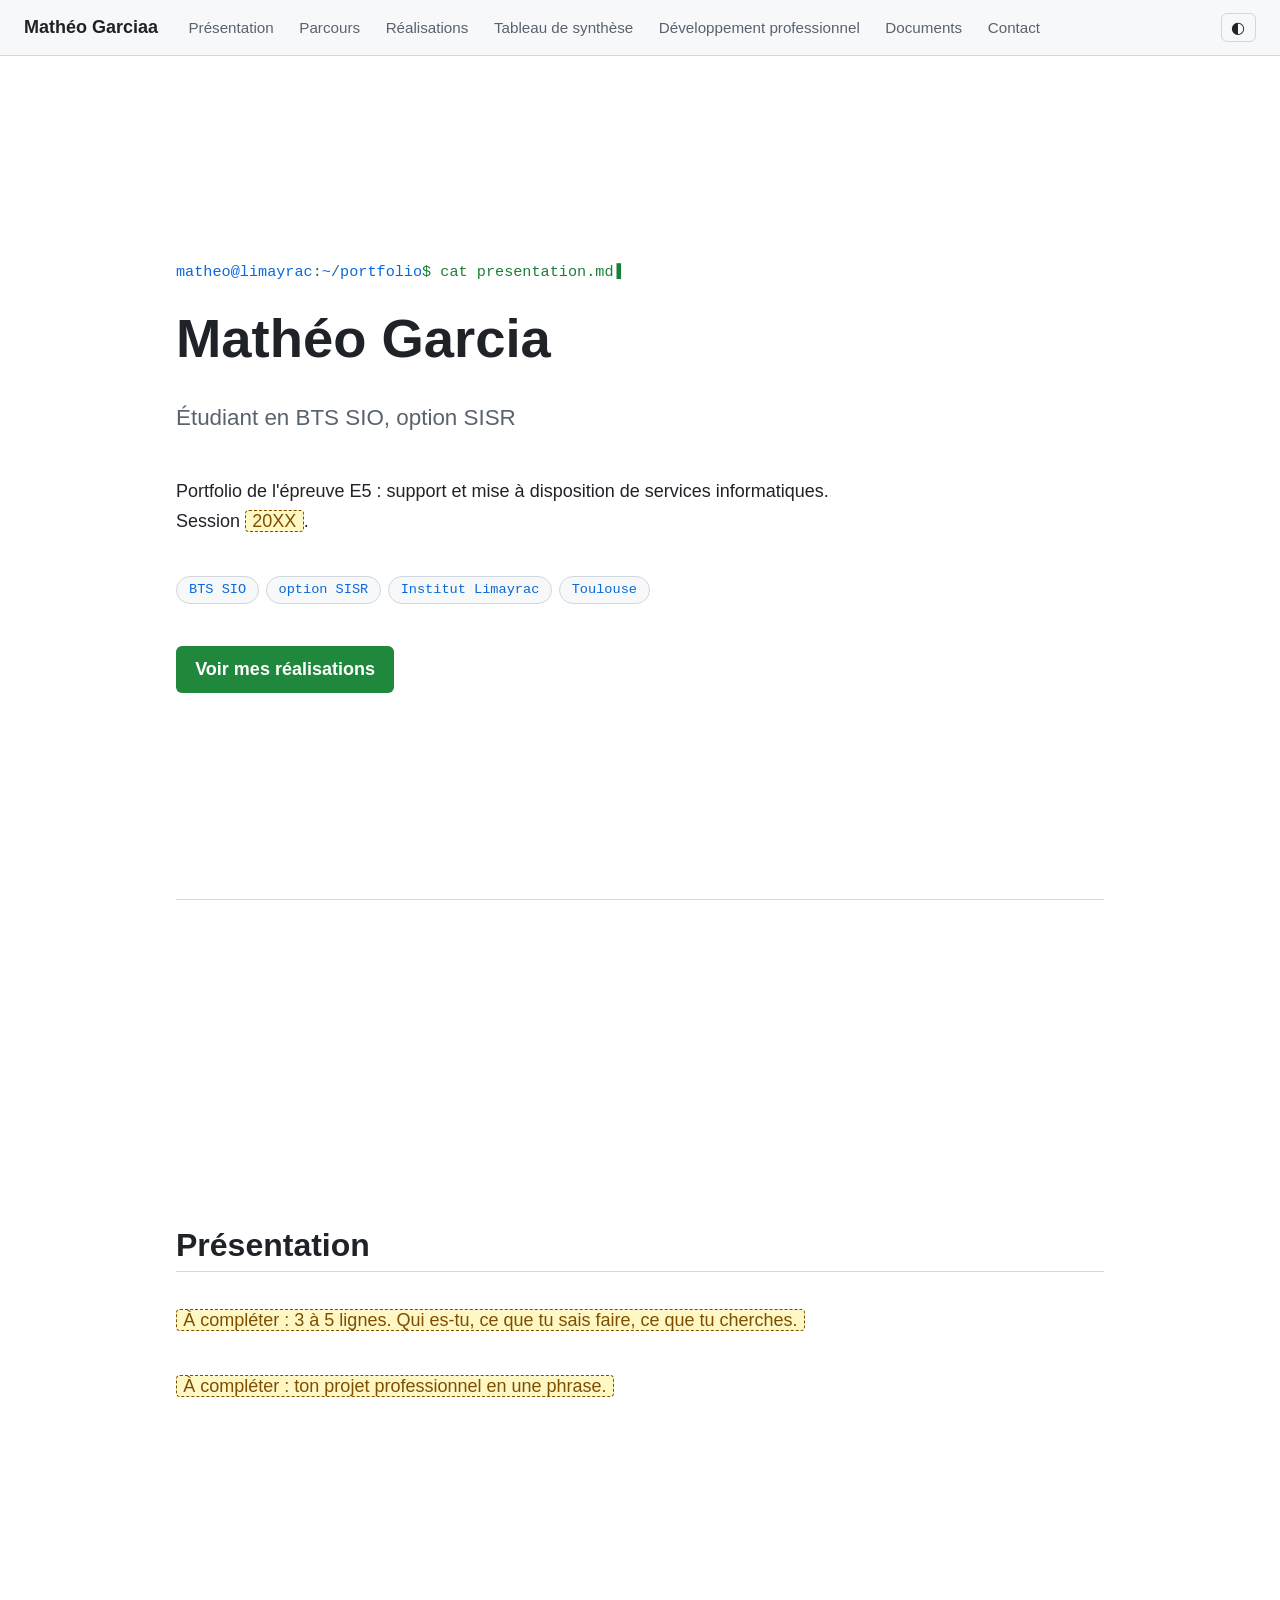
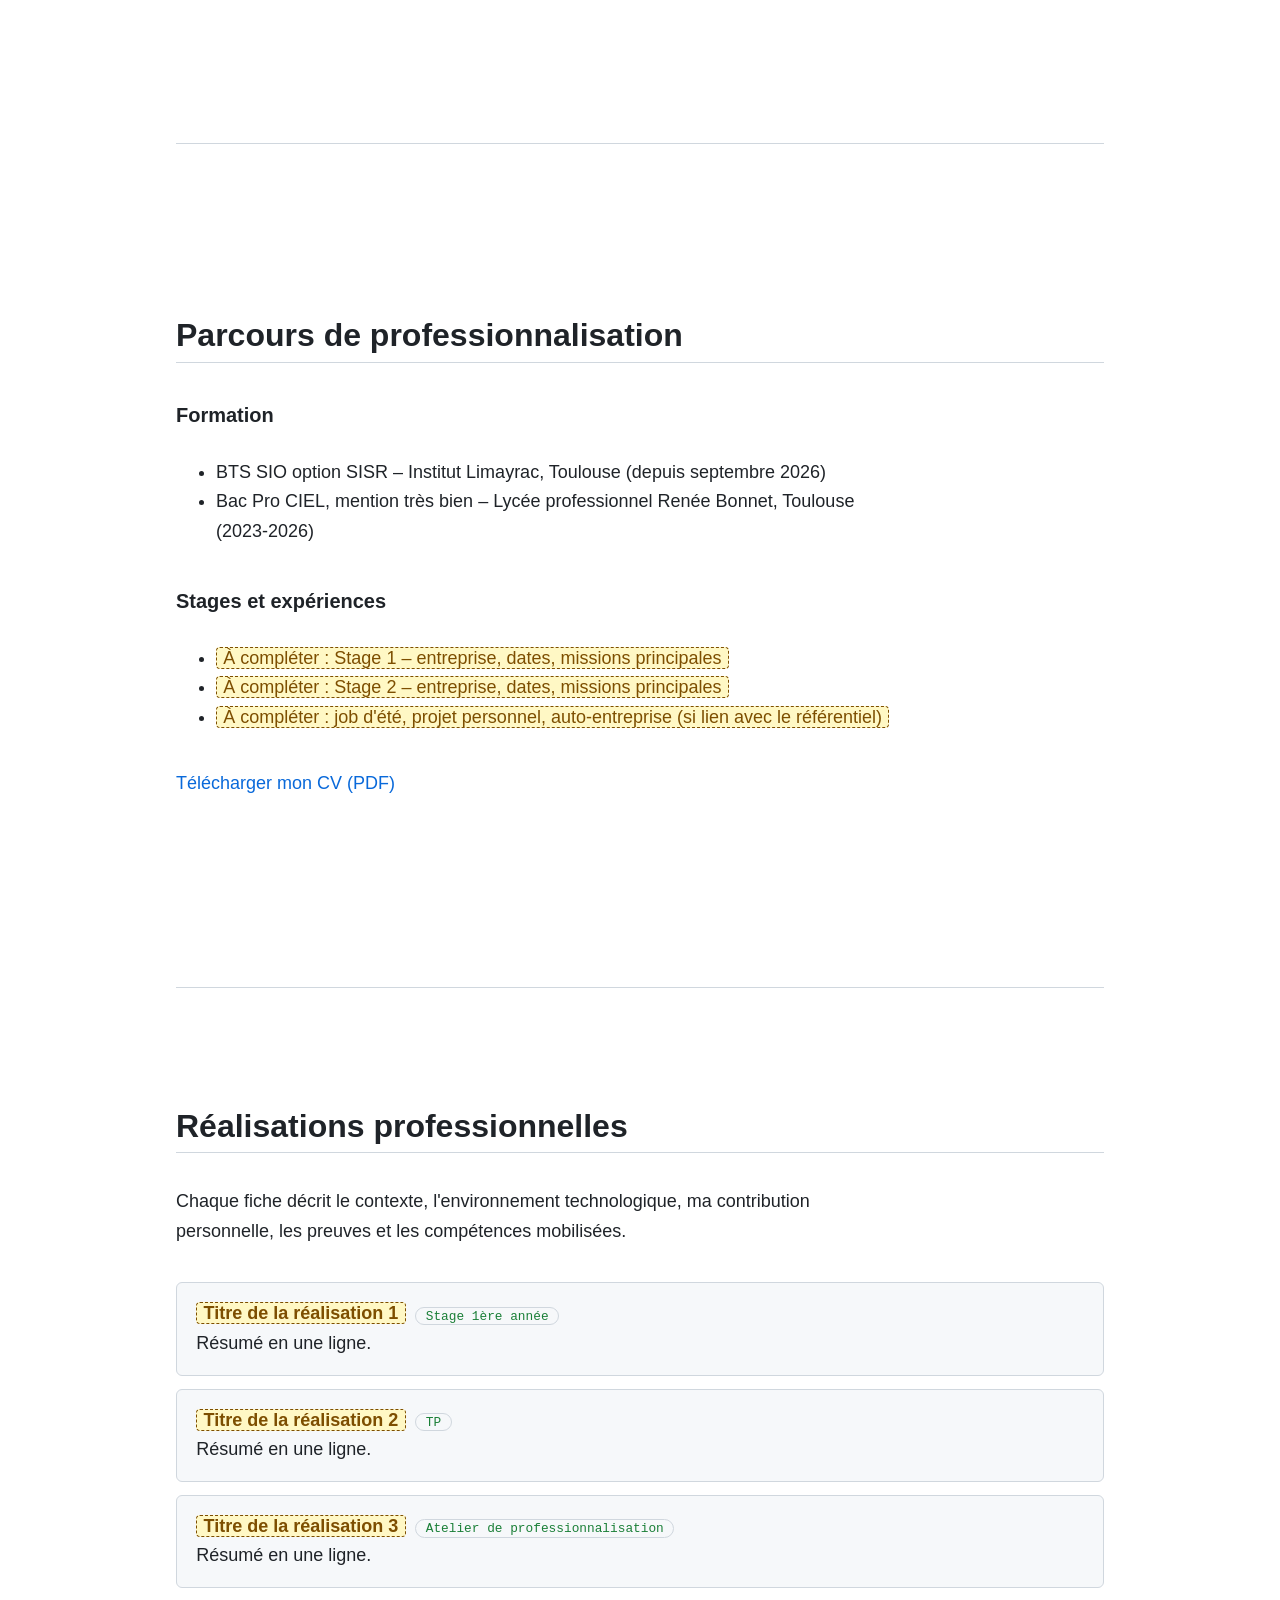
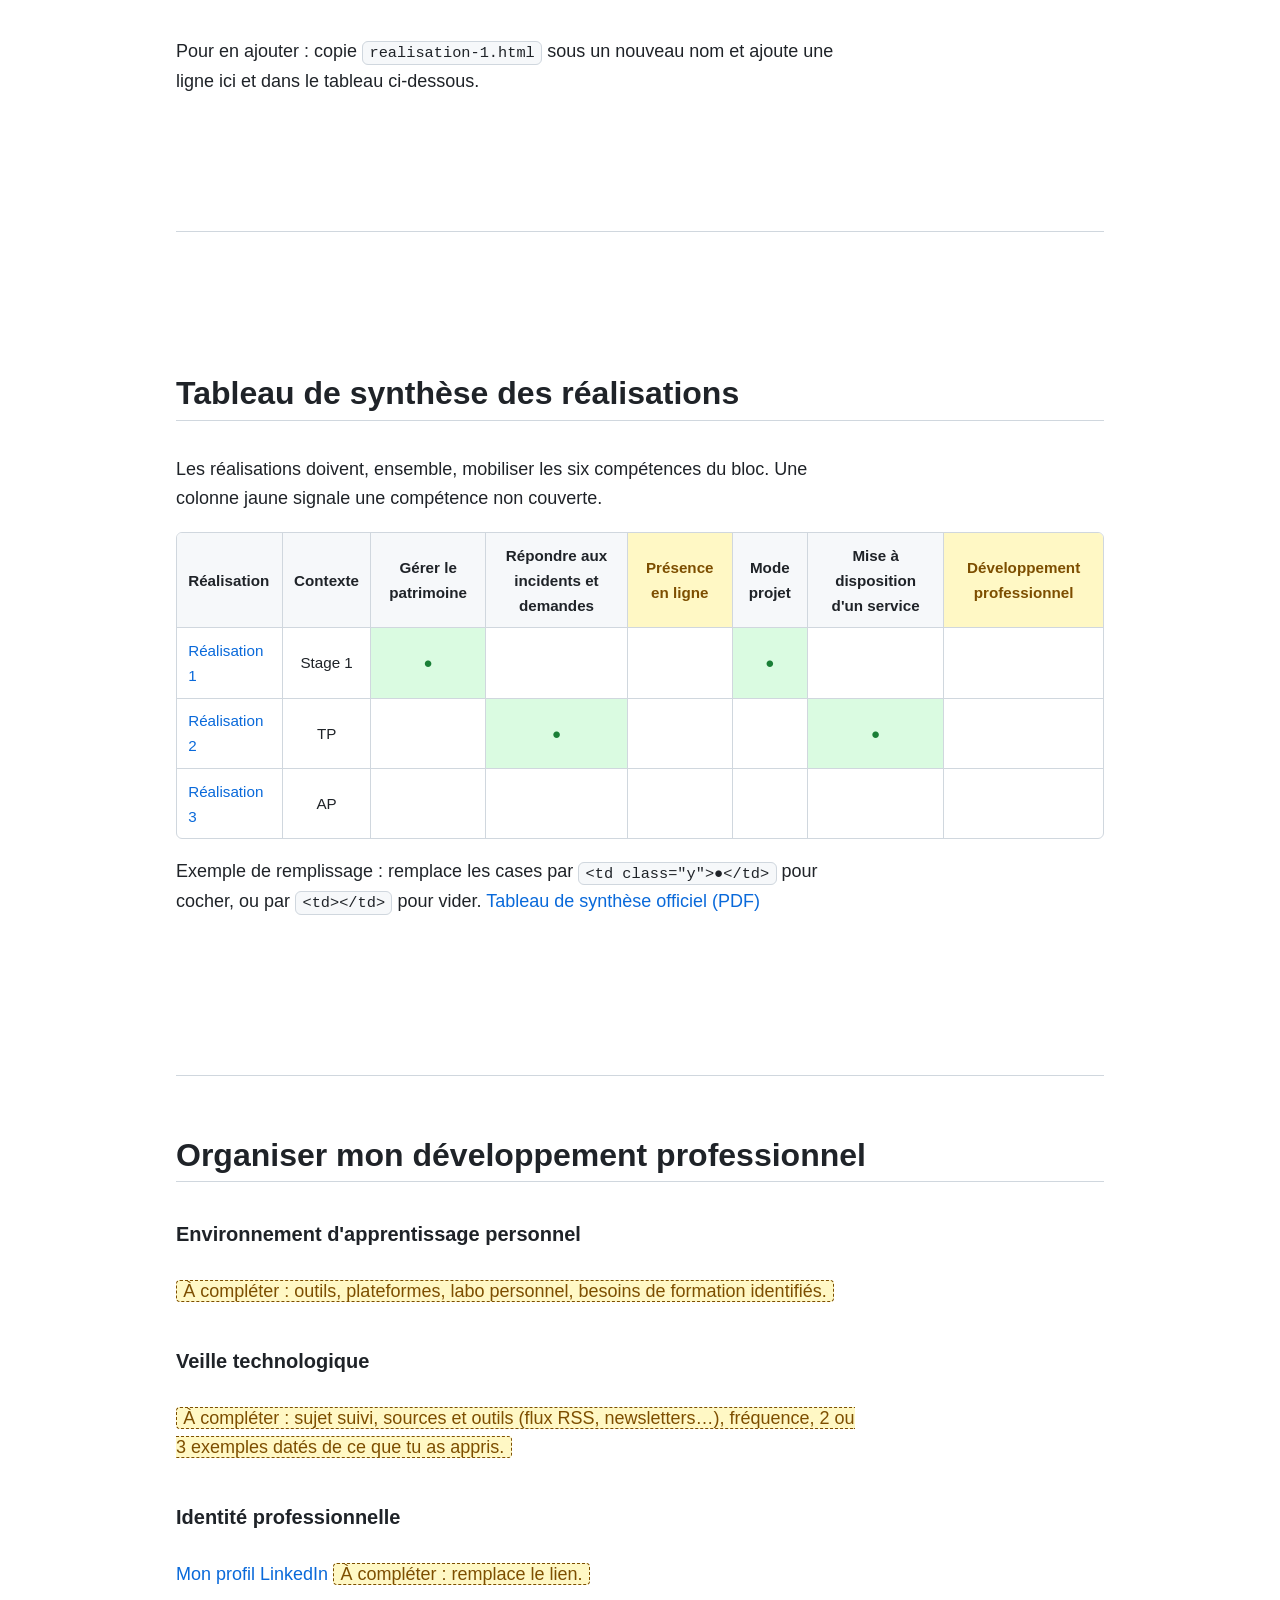
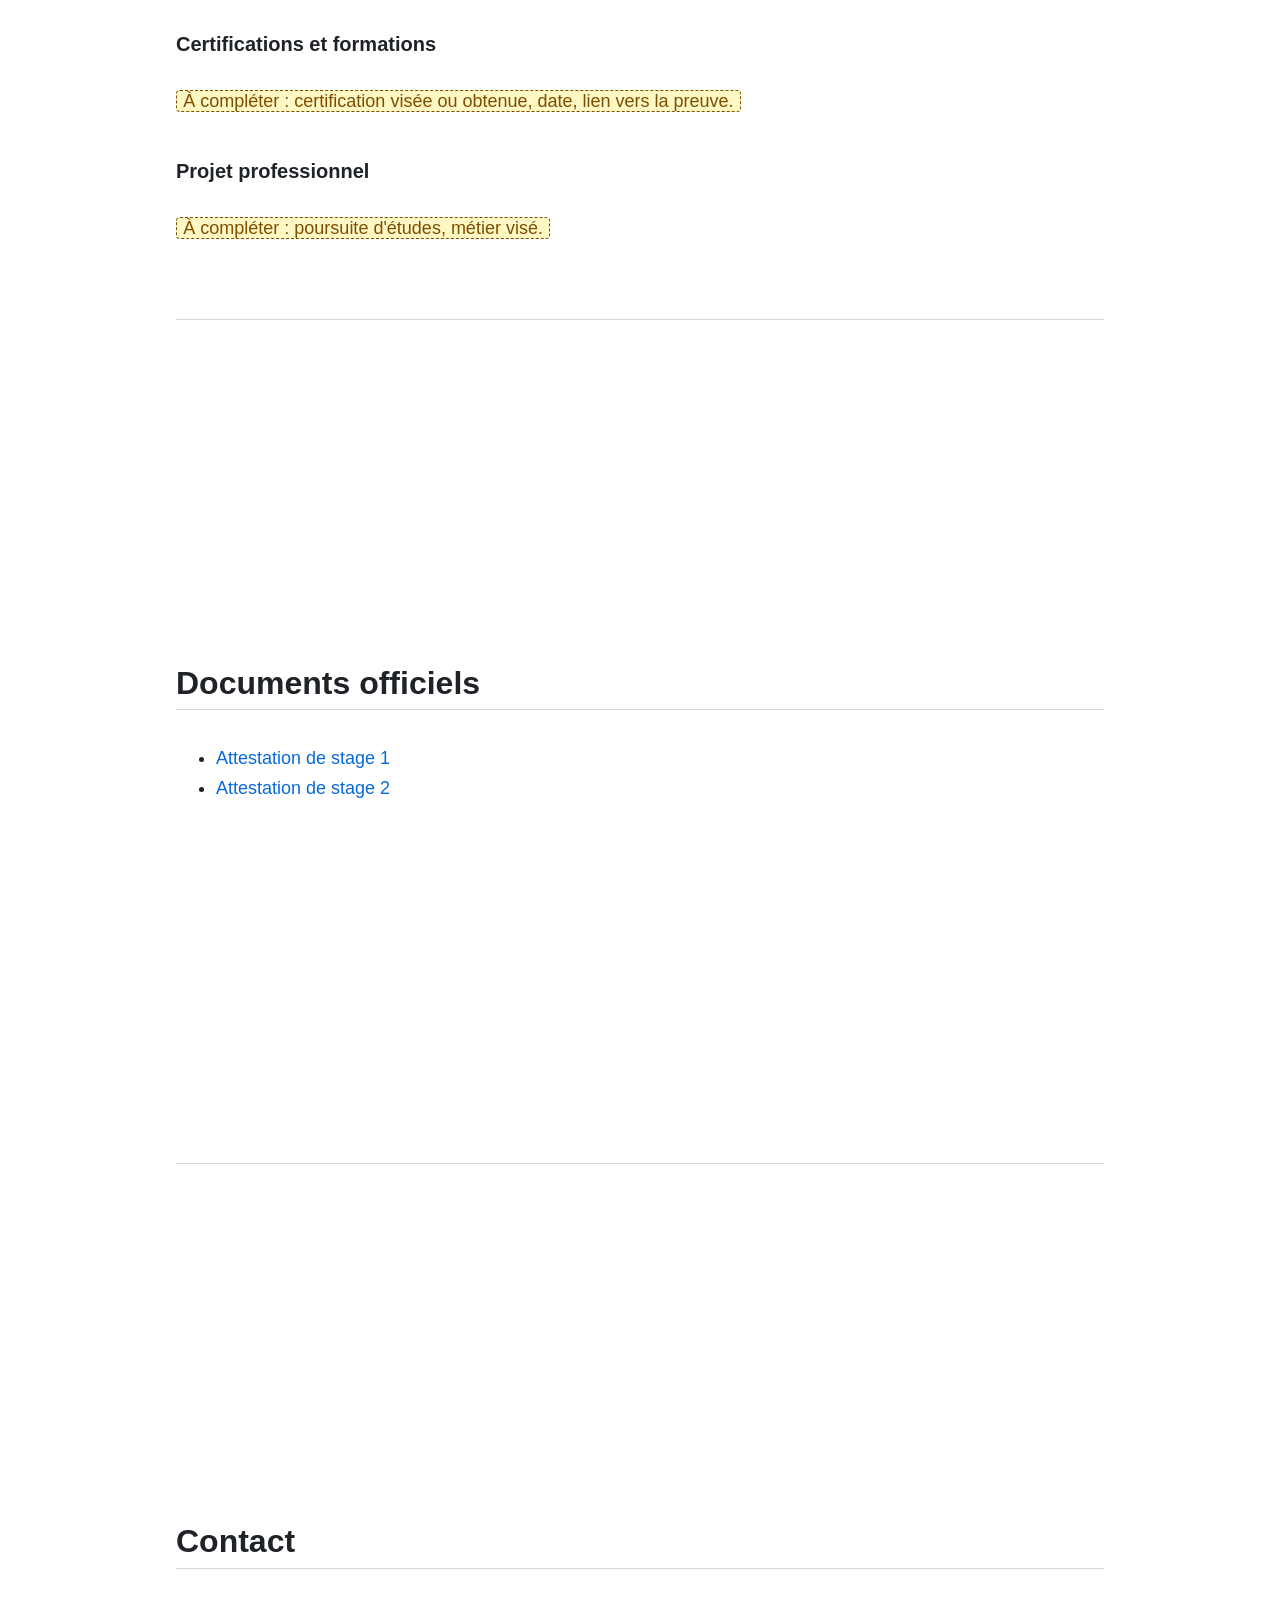
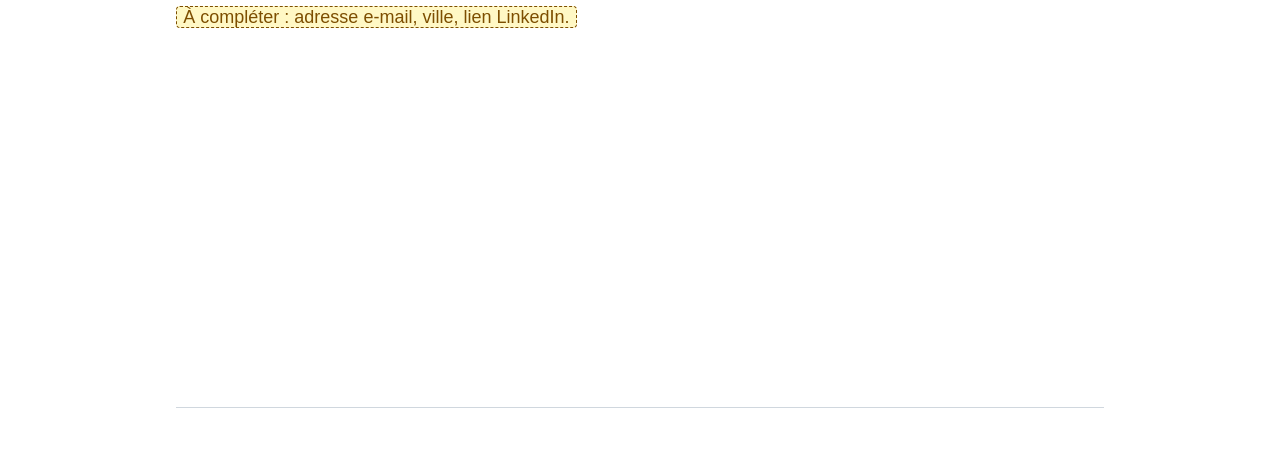
==== commit b0dee61f: "Update index.html" ====
--- a/index.html
+++ b/index.html
@@ -3,14 +3,14 @@
 <head>
 <meta charset="utf-8">
 <meta name="viewport" content="width=device-width, initial-scale=1">
-<title>Portfolio BTS SIO SISR – Mathéo Garciaa</title>
+<title>Portfolio BTS SIO SISR – Mathéo Garcia</title>
 <link rel="stylesheet" href="style.css">
 </head>
 <body class="home">
 <div id="bar"></div>
 <a class="skip" href="#contenu">Aller au contenu</a>
 <aside>
-  <a class="brand" href="#accueil">Mathéo Garcia</a>
+  <a class="brand" href="#accueil">Mathéo Garciaa</a>
   <nav aria-label="Sections"><ul>
     <li><a href="#presentation">Présentation</a></li>
     <li><a href="#parcours">Parcours</a></li>
